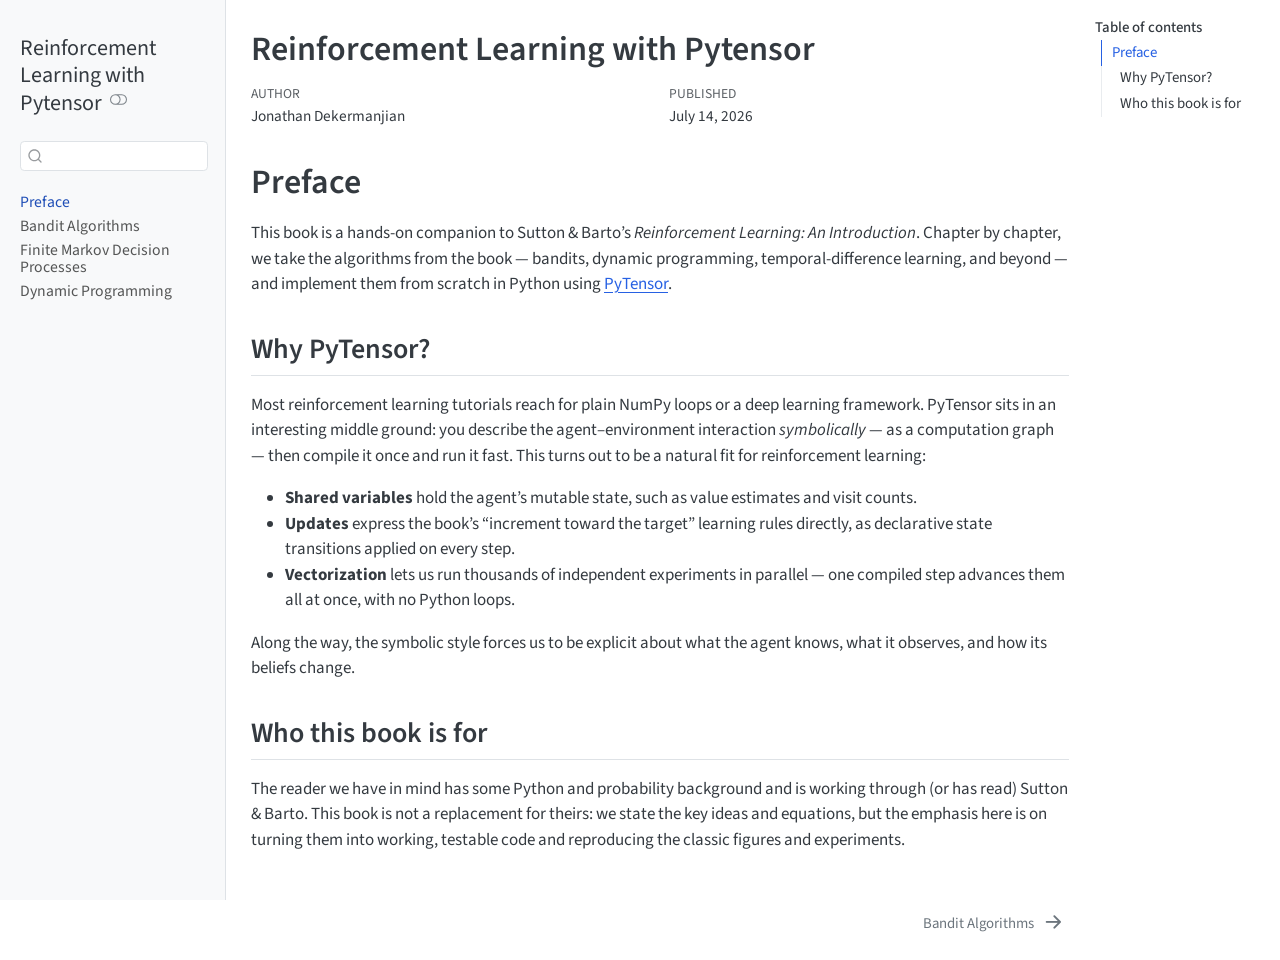
==== index.html @ cc5d302b "Built site for gh-pages" ====
<!DOCTYPE html>
<html xmlns="http://www.w3.org/1999/xhtml" lang="en" xml:lang="en"><head>

<meta charset="utf-8">
<meta name="generator" content="quarto-1.9.37">

<meta name="viewport" content="width=device-width, initial-scale=1.0, user-scalable=yes">

<meta name="author" content="Jonathan Dekermanjian">
<meta name="dcterms.date" content="2026-07-14">

<title>Reinforcement Learning with Pytensor</title>
<style>
/* Default styles provided by pandoc.
** See https://pandoc.org/MANUAL.html#variables-for-html for config info.
*/
code{white-space: pre-wrap;}
span.smallcaps{font-variant: small-caps;}
div.columns{display: flex; gap: min(4vw, 1.5em);}
div.column{flex: auto; overflow-x: auto;}
div.hanging-indent{margin-left: 1.5em; text-indent: -1.5em;}
ul.task-list{list-style: none;}
ul.task-list li input[type="checkbox"] {
  width: 0.8em;
  margin: 0 0.8em 0.2em -1em; /* quarto-specific, see https://github.com/quarto-dev/quarto-cli/issues/4556 */ 
  vertical-align: middle;
}
</style>


<script src="site_libs/quarto-nav/quarto-nav.js"></script>
<script src="site_libs/quarto-nav/headroom.min.js"></script>
<script src="site_libs/clipboard/clipboard.min.js"></script>
<script src="site_libs/quarto-search/autocomplete.umd.js"></script>
<script src="site_libs/quarto-search/fuse.min.js"></script>
<script src="site_libs/quarto-search/quarto-search.js"></script>
<meta name="quarto:offset" content="./">
<link href="./chapters/bandits.html" rel="next">
<script src="site_libs/quarto-html/quarto.js" type="module"></script>
<script src="site_libs/quarto-html/tabsets/tabsets.js" type="module"></script>
<script src="site_libs/quarto-html/popper.min.js"></script>
<script src="site_libs/quarto-html/tippy.umd.min.js"></script>
<script src="site_libs/quarto-html/anchor.min.js"></script>
<link href="site_libs/quarto-html/tippy.css" rel="stylesheet">
<link href="site_libs/quarto-html/quarto-syntax-highlighting-7f8f88aac4f3542376d5c11b86a4c14d.css" rel="stylesheet" class="quarto-color-scheme" id="quarto-text-highlighting-styles">
<link href="site_libs/quarto-html/quarto-syntax-highlighting-dark-d0ae9245876894da5ac7e18953ecc5cc.css" rel="stylesheet" class="quarto-color-scheme quarto-color-alternate" id="quarto-text-highlighting-styles">
<link href="site_libs/quarto-html/quarto-syntax-highlighting-7f8f88aac4f3542376d5c11b86a4c14d.css" rel="stylesheet" class="quarto-color-scheme-extra" id="quarto-text-highlighting-styles">
<script src="site_libs/bootstrap/bootstrap.min.js"></script>
<link href="site_libs/bootstrap/bootstrap-icons.css" rel="stylesheet">
<link href="site_libs/bootstrap/bootstrap-91e7998a969be6abfbe5100c764e827c.min.css" rel="stylesheet" append-hash="true" class="quarto-color-scheme" id="quarto-bootstrap" data-mode="light">
<link href="site_libs/bootstrap/bootstrap-dark-3b2197f803f451c81325d4e3e563a23e.min.css" rel="stylesheet" append-hash="true" class="quarto-color-scheme quarto-color-alternate" id="quarto-bootstrap" data-mode="dark">
<link href="site_libs/bootstrap/bootstrap-91e7998a969be6abfbe5100c764e827c.min.css" rel="stylesheet" append-hash="true" class="quarto-color-scheme-extra" id="quarto-bootstrap" data-mode="light">
<script id="quarto-search-options" type="application/json">{
  "location": "sidebar",
  "copy-button": false,
  "collapse-after": 3,
  "panel-placement": "start",
  "type": "textbox",
  "limit": 50,
  "keyboard-shortcut": [
    "f",
    "/",
    "s"
  ],
  "show-item-context": false,
  "language": {
    "search-no-results-text": "No results",
    "search-matching-documents-text": "matching documents",
    "search-copy-link-title": "Copy link to search",
    "search-hide-matches-text": "Hide additional matches",
    "search-more-match-text": "more match in this document",
    "search-more-matches-text": "more matches in this document",
    "search-clear-button-title": "Clear",
    "search-text-placeholder": "",
    "search-detached-cancel-button-title": "Cancel",
    "search-submit-button-title": "Submit",
    "search-label": "Search"
  }
}</script>


</head>

<body class="nav-sidebar docked quarto-light"><script id="quarto-html-before-body" type="application/javascript">
    const toggleBodyColorMode = (bsSheetEl) => {
      const mode = bsSheetEl.getAttribute("data-mode");
      const bodyEl = window.document.querySelector("body");
      if (mode === "dark") {
        bodyEl.classList.add("quarto-dark");
        bodyEl.classList.remove("quarto-light");
      } else {
        bodyEl.classList.add("quarto-light");
        bodyEl.classList.remove("quarto-dark");
      }
    }
    const toggleBodyColorPrimary = () => {
      const bsSheetEl = window.document.querySelector("link#quarto-bootstrap:not([rel=disabled-stylesheet])");
      if (bsSheetEl) {
        toggleBodyColorMode(bsSheetEl);
      }
    }
    const setColorSchemeToggle = (alternate) => {
      const toggles = window.document.querySelectorAll('.quarto-color-scheme-toggle');
      for (let i=0; i < toggles.length; i++) {
        const toggle = toggles[i];
        if (toggle) {
          if (alternate) {
            toggle.classList.add("alternate");
          } else {
            toggle.classList.remove("alternate");
          }
        }
      }
    };
    const toggleColorMode = (alternate) => {
      // Switch the stylesheets
      const primaryStylesheets = window.document.querySelectorAll('link.quarto-color-scheme:not(.quarto-color-alternate)');
      const alternateStylesheets = window.document.querySelectorAll('link.quarto-color-scheme.quarto-color-alternate');
      manageTransitions('#quarto-margin-sidebar .nav-link', false);
      if (alternate) {
        // note: dark is layered on light, we don't disable primary!
        enableStylesheet(alternateStylesheets);
        for (const sheetNode of alternateStylesheets) {
          if (sheetNode.id === "quarto-bootstrap") {
            toggleBodyColorMode(sheetNode);
          }
        }
      } else {
        disableStylesheet(alternateStylesheets);
        enableStylesheet(primaryStylesheets)
        toggleBodyColorPrimary();
      }
      manageTransitions('#quarto-margin-sidebar .nav-link', true);
      // Switch the toggles
      setColorSchemeToggle(alternate)
      // Hack to workaround the fact that safari doesn't
      // properly recolor the scrollbar when toggling (#1455)
      if (navigator.userAgent.indexOf('Safari') > 0 && navigator.userAgent.indexOf('Chrome') == -1) {
        manageTransitions("body", false);
        window.scrollTo(0, 1);
        setTimeout(() => {
          window.scrollTo(0, 0);
          manageTransitions("body", true);
        }, 40);
      }
    }
    const disableStylesheet = (stylesheets) => {
      for (let i=0; i < stylesheets.length; i++) {
        const stylesheet = stylesheets[i];
        stylesheet.rel = 'disabled-stylesheet';
      }
    }
    const enableStylesheet = (stylesheets) => {
      for (let i=0; i < stylesheets.length; i++) {
        const stylesheet = stylesheets[i];
        if(stylesheet.rel !== 'stylesheet') { // for Chrome, which will still FOUC without this check
          stylesheet.rel = 'stylesheet';
        }
      }
    }
    const manageTransitions = (selector, allowTransitions) => {
      const els = window.document.querySelectorAll(selector);
      for (let i=0; i < els.length; i++) {
        const el = els[i];
        if (allowTransitions) {
          el.classList.remove('notransition');
        } else {
          el.classList.add('notransition');
        }
      }
    }
    const isFileUrl = () => {
      return window.location.protocol === 'file:';
    }
    const hasAlternateSentinel = () => {
      let styleSentinel = getColorSchemeSentinel();
      if (styleSentinel !== null) {
        return styleSentinel === "alternate";
      } else {
        return false;
      }
    }
    const setStyleSentinel = (alternate) => {
      const value = alternate ? "alternate" : "default";
      if (!isFileUrl()) {
        window.localStorage.setItem("quarto-color-scheme", value);
      } else {
        localAlternateSentinel = value;
      }
    }
    const getColorSchemeSentinel = () => {
      if (!isFileUrl()) {
        const storageValue = window.localStorage.getItem("quarto-color-scheme");
        return storageValue != null ? storageValue : localAlternateSentinel;
      } else {
        return localAlternateSentinel;
      }
    }
    const toggleGiscusIfUsed = (isAlternate, darkModeDefault) => {
      const baseTheme = document.querySelector('#giscus-base-theme')?.value ?? 'light';
      const alternateTheme = document.querySelector('#giscus-alt-theme')?.value ?? 'dark';
      let newTheme = '';
      if(authorPrefersDark) {
        newTheme = isAlternate ? baseTheme : alternateTheme;
      } else {
        newTheme = isAlternate ? alternateTheme : baseTheme;
      }
      const changeGiscusTheme = () => {
        // From: https://github.com/giscus/giscus/issues/336
        const sendMessage = (message) => {
          const iframe = document.querySelector('iframe.giscus-frame');
          if (!iframe) return;
          iframe.contentWindow.postMessage({ giscus: message }, 'https://giscus.app');
        }
        sendMessage({
          setConfig: {
            theme: newTheme
          }
        });
      }
      const isGiscussLoaded = window.document.querySelector('iframe.giscus-frame') !== null;
      if (isGiscussLoaded) {
        changeGiscusTheme();
      }
    };
    const authorPrefersDark = false;
    const darkModeDefault = authorPrefersDark;
      document.querySelector('link#quarto-text-highlighting-styles.quarto-color-scheme-extra').rel = 'disabled-stylesheet';
      document.querySelector('link#quarto-bootstrap.quarto-color-scheme-extra').rel = 'disabled-stylesheet';
    let localAlternateSentinel = darkModeDefault ? 'alternate' : 'default';
    // Dark / light mode switch
    window.quartoToggleColorScheme = () => {
      // Read the current dark / light value
      let toAlternate = !hasAlternateSentinel();
      toggleColorMode(toAlternate);
      setStyleSentinel(toAlternate);
      toggleGiscusIfUsed(toAlternate, darkModeDefault);
      window.dispatchEvent(new Event('resize'));
    };
    // Switch to dark mode if need be
    if (hasAlternateSentinel()) {
      toggleColorMode(true);
    } else {
      toggleColorMode(false);
    }
  </script>

<div id="quarto-search-results"></div>
  <header id="quarto-header" class="headroom fixed-top">
  <nav class="quarto-secondary-nav">
    <div class="container-fluid d-flex">
      <button type="button" class="quarto-btn-toggle btn" data-bs-toggle="collapse" role="button" data-bs-target=".quarto-sidebar-collapse-item" aria-controls="quarto-sidebar" aria-expanded="false" aria-label="Toggle sidebar navigation" onclick="if (window.quartoToggleHeadroom) { window.quartoToggleHeadroom(); }">
        <i class="bi bi-layout-text-sidebar-reverse"></i>
      </button>
        <nav class="quarto-page-breadcrumbs" aria-label="breadcrumb"><ol class="breadcrumb"><li class="breadcrumb-item"><a href="./index.html">Preface</a></li></ol></nav>
        <a class="flex-grow-1" role="navigation" data-bs-toggle="collapse" data-bs-target=".quarto-sidebar-collapse-item" aria-controls="quarto-sidebar" aria-expanded="false" aria-label="Toggle sidebar navigation" onclick="if (window.quartoToggleHeadroom) { window.quartoToggleHeadroom(); }">      
        </a>
      <button type="button" class="btn quarto-search-button" aria-label="Search" onclick="window.quartoOpenSearch();">
        <i class="bi bi-search"></i>
      </button>
    </div>
  </nav>
</header>
<!-- content -->
<div id="quarto-content" class="quarto-container page-columns page-rows-contents page-layout-article">
<!-- sidebar -->
  <nav id="quarto-sidebar" class="sidebar collapse collapse-horizontal quarto-sidebar-collapse-item sidebar-navigation docked overflow-auto">
    <div class="pt-lg-2 mt-2 text-left sidebar-header">
    <div class="sidebar-title mb-0 py-0">
      <a href="./">Reinforcement Learning with Pytensor</a> 
        <div class="sidebar-tools-main">
  <a href="" class="quarto-color-scheme-toggle quarto-navigation-tool  px-1" onclick="window.quartoToggleColorScheme(); return false;" title="Toggle dark mode"><i class="bi"></i></a>
</div>
    </div>
      </div>
        <div class="mt-2 flex-shrink-0 align-items-center">
        <div class="sidebar-search">
        <div id="quarto-search" class="" title="Search"></div>
        </div>
        </div>
    <div class="sidebar-menu-container"> 
    <ul class="list-unstyled mt-1">
        <li class="sidebar-item">
  <div class="sidebar-item-container"> 
  <a href="./index.html" class="sidebar-item-text sidebar-link active">
 <span class="menu-text">Preface</span></a>
  </div>
</li>
        <li class="sidebar-item">
  <div class="sidebar-item-container"> 
  <a href="./chapters/bandits.html" class="sidebar-item-text sidebar-link"><span class="chapter-title">Bandit Algorithms</span></a>
  </div>
</li>
        <li class="sidebar-item">
  <div class="sidebar-item-container"> 
  <a href="./chapters/markov_decision_processes.html" class="sidebar-item-text sidebar-link"><span class="chapter-title">Finite Markov Decision Processes</span></a>
  </div>
</li>
        <li class="sidebar-item">
  <div class="sidebar-item-container"> 
  <a href="./chapters/dynamic_programming.html" class="sidebar-item-text sidebar-link"><span class="chapter-title">Dynamic Programming</span></a>
  </div>
</li>
    </ul>
    </div>
</nav>
<div id="quarto-sidebar-glass" class="quarto-sidebar-collapse-item" data-bs-toggle="collapse" data-bs-target=".quarto-sidebar-collapse-item"></div>
<!-- margin-sidebar -->
    <div id="quarto-margin-sidebar" class="sidebar margin-sidebar">
        <nav id="TOC" role="doc-toc" class="toc-active">
    <h2 id="toc-title">Table of contents</h2>
   
  <ul>
  <li><a href="#preface" id="toc-preface" class="nav-link active" data-scroll-target="#preface">Preface</a>
  <ul class="collapse">
  <li><a href="#why-pytensor" id="toc-why-pytensor" class="nav-link" data-scroll-target="#why-pytensor">Why PyTensor?</a></li>
  <li><a href="#who-this-book-is-for" id="toc-who-this-book-is-for" class="nav-link" data-scroll-target="#who-this-book-is-for">Who this book is for</a></li>
  </ul></li>
  </ul>
</nav>
    </div>
<!-- main -->
<main class="content" id="quarto-document-content">


<header id="title-block-header" class="quarto-title-block default">
<div class="quarto-title">
<h1 class="title">Reinforcement Learning with Pytensor</h1>
</div>



<div class="quarto-title-meta">

    <div>
    <div class="quarto-title-meta-heading">Author</div>
    <div class="quarto-title-meta-contents">
             <p>Jonathan Dekermanjian </p>
          </div>
  </div>
    
    <div>
    <div class="quarto-title-meta-heading">Published</div>
    <div class="quarto-title-meta-contents">
      <p class="date">July 14, 2026</p>
    </div>
  </div>
  
    
  </div>
  


</header>


<section id="preface" class="level1 unnumbered">
<h1 class="unnumbered">Preface</h1>
<p>This book is a hands-on companion to Sutton &amp; Barto’s <em>Reinforcement Learning: An Introduction</em>. Chapter by chapter, we take the algorithms from the book — bandits, dynamic programming, temporal-difference learning, and beyond — and implement them from scratch in Python using <a href="https://pytensor.readthedocs.io/">PyTensor</a>.</p>
<section id="why-pytensor" class="level2 unnumbered">
<h2 class="unnumbered anchored" data-anchor-id="why-pytensor">Why PyTensor?</h2>
<p>Most reinforcement learning tutorials reach for plain NumPy loops or a deep learning framework. PyTensor sits in an interesting middle ground: you describe the agent–environment interaction <em>symbolically</em> — as a computation graph — then compile it once and run it fast. This turns out to be a natural fit for reinforcement learning:</p>
<ul>
<li><strong>Shared variables</strong> hold the agent’s mutable state, such as value estimates and visit counts.</li>
<li><strong>Updates</strong> express the book’s “increment toward the target” learning rules directly, as declarative state transitions applied on every step.</li>
<li><strong>Vectorization</strong> lets us run thousands of independent experiments in parallel — one compiled step advances them all at once, with no Python loops.</li>
</ul>
<p>Along the way, the symbolic style forces us to be explicit about what the agent knows, what it observes, and how its beliefs change.</p>
</section>
<section id="who-this-book-is-for" class="level2 unnumbered">
<h2 class="unnumbered anchored" data-anchor-id="who-this-book-is-for">Who this book is for</h2>
<p>The reader we have in mind has some Python and probability background and is working through (or has read) Sutton &amp; Barto. This book is not a replacement for theirs: we state the key ideas and equations, but the emphasis here is on turning them into working, testable code and reproducing the classic figures and experiments.</p>


</section>
</section>

</main> <!-- /main -->
<script id="quarto-html-after-body" type="application/javascript">
  window.document.addEventListener("DOMContentLoaded", function (event) {
    // Ensure there is a toggle, if there isn't float one in the top right
    if (window.document.querySelector('.quarto-color-scheme-toggle') === null) {
      const a = window.document.createElement('a');
      a.classList.add('top-right');
      a.classList.add('quarto-color-scheme-toggle');
      a.href = "";
      a.onclick = function() { try { window.quartoToggleColorScheme(); } catch {} return false; };
      const i = window.document.createElement("i");
      i.classList.add('bi');
      a.appendChild(i);
      window.document.body.appendChild(a);
    }
    setColorSchemeToggle(hasAlternateSentinel())
    const icon = "";
    const anchorJS = new window.AnchorJS();
    anchorJS.options = {
      placement: 'right',
      icon: icon
    };
    anchorJS.add('.anchored');
    const isCodeAnnotation = (el) => {
      for (const clz of el.classList) {
        if (clz.startsWith('code-annotation-')) {                     
          return true;
        }
      }
      return false;
    }
    const onCopySuccess = function(e) {
      // button target
      const button = e.trigger;
      // don't keep focus
      button.blur();
      // flash "checked"
      button.classList.add('code-copy-button-checked');
      var currentTitle = button.getAttribute("title");
      button.setAttribute("title", "Copied!");
      let tooltip;
      if (window.bootstrap) {
        button.setAttribute("data-bs-toggle", "tooltip");
        button.setAttribute("data-bs-placement", "left");
        button.setAttribute("data-bs-title", "Copied!");
        tooltip = new bootstrap.Tooltip(button, 
          { trigger: "manual", 
            customClass: "code-copy-button-tooltip",
            offset: [0, -8]});
        tooltip.show();    
      }
      setTimeout(function() {
        if (tooltip) {
          tooltip.hide();
          button.removeAttribute("data-bs-title");
          button.removeAttribute("data-bs-toggle");
          button.removeAttribute("data-bs-placement");
        }
        button.setAttribute("title", currentTitle);
        button.classList.remove('code-copy-button-checked');
      }, 1000);
      // clear code selection
      e.clearSelection();
    }
    const getTextToCopy = function(trigger) {
      const outerScaffold = trigger.parentElement.cloneNode(true);
      const codeEl = outerScaffold.querySelector('code');
      for (const childEl of codeEl.children) {
        if (isCodeAnnotation(childEl)) {
          childEl.remove();
        }
      }
      return codeEl.innerText;
    }
    const clipboard = new window.ClipboardJS('.code-copy-button:not([data-in-quarto-modal])', {
      text: getTextToCopy
    });
    clipboard.on('success', onCopySuccess);
    if (window.document.getElementById('quarto-embedded-source-code-modal')) {
      const clipboardModal = new window.ClipboardJS('.code-copy-button[data-in-quarto-modal]', {
        text: getTextToCopy,
        container: window.document.getElementById('quarto-embedded-source-code-modal')
      });
      clipboardModal.on('success', onCopySuccess);
    }
      var localhostRegex = new RegExp(/^(?:http|https):\/\/localhost\:?[0-9]*\//);
      var mailtoRegex = new RegExp(/^mailto:/);
        var filterRegex = new RegExp('/' + window.location.host + '/');
      var isInternal = (href) => {
          return filterRegex.test(href) || localhostRegex.test(href) || mailtoRegex.test(href);
      }
      // Inspect non-navigation links and adorn them if external
     var links = window.document.querySelectorAll('a[href]:not(.nav-link):not(.navbar-brand):not(.toc-action):not(.sidebar-link):not(.sidebar-item-toggle):not(.pagination-link):not(.no-external):not([aria-hidden]):not(.dropdown-item):not(.quarto-navigation-tool):not(.about-link)');
      for (var i=0; i<links.length; i++) {
        const link = links[i];
        if (!isInternal(link.href)) {
          // undo the damage that might have been done by quarto-nav.js in the case of
          // links that we want to consider external
          if (link.dataset.originalHref !== undefined) {
            link.href = link.dataset.originalHref;
          }
        }
      }
    function tippyHover(el, contentFn, onTriggerFn, onUntriggerFn) {
      const config = {
        allowHTML: true,
        maxWidth: 500,
        delay: 100,
        arrow: false,
        appendTo: function(el) {
            return el.parentElement;
        },
        interactive: true,
        interactiveBorder: 10,
        theme: 'quarto',
        placement: 'bottom-start',
      };
      if (contentFn) {
        config.content = contentFn;
      }
      if (onTriggerFn) {
        config.onTrigger = onTriggerFn;
      }
      if (onUntriggerFn) {
        config.onUntrigger = onUntriggerFn;
      }
      window.tippy(el, config); 
    }
    const noterefs = window.document.querySelectorAll('a[role="doc-noteref"]');
    for (var i=0; i<noterefs.length; i++) {
      const ref = noterefs[i];
      tippyHover(ref, function() {
        // use id or data attribute instead here
        let href = ref.getAttribute('data-footnote-href') || ref.getAttribute('href');
        try { href = new URL(href).hash; } catch {}
        const id = href.replace(/^#\/?/, "");
        const note = window.document.getElementById(id);
        if (note) {
          return note.innerHTML;
        } else {
          return "";
        }
      });
    }
    const xrefs = window.document.querySelectorAll('a.quarto-xref');
    const processXRef = (id, note) => {
      // Strip column container classes
      const stripColumnClz = (el) => {
        el.classList.remove("page-full", "page-columns");
        if (el.children) {
          for (const child of el.children) {
            stripColumnClz(child);
          }
        }
      }
      stripColumnClz(note)
      if (id === null || id.startsWith('sec-')) {
        // Special case sections, only their first couple elements
        const container = document.createElement("div");
        if (note.children && note.children.length > 2) {
          container.appendChild(note.children[0].cloneNode(true));
          for (let i = 1; i < note.children.length; i++) {
            const child = note.children[i];
            if (child.tagName === "P" && child.innerText === "") {
              continue;
            } else {
              container.appendChild(child.cloneNode(true));
              break;
            }
          }
          if (window.Quarto?.typesetMath) {
            window.Quarto.typesetMath(container);
          }
          return container.innerHTML
        } else {
          if (window.Quarto?.typesetMath) {
            window.Quarto.typesetMath(note);
          }
          return note.innerHTML;
        }
      } else {
        // Remove any anchor links if they are present
        const anchorLink = note.querySelector('a.anchorjs-link');
        if (anchorLink) {
          anchorLink.remove();
        }
        if (window.Quarto?.typesetMath) {
          window.Quarto.typesetMath(note);
        }
        if (note.classList.contains("callout")) {
          return note.outerHTML;
        } else {
          return note.innerHTML;
        }
      }
    }
    for (var i=0; i<xrefs.length; i++) {
      const xref = xrefs[i];
      tippyHover(xref, undefined, function(instance) {
        instance.disable();
        let url = xref.getAttribute('href');
        let hash = undefined; 
        if (url.startsWith('#')) {
          hash = url;
        } else {
          try { hash = new URL(url).hash; } catch {}
        }
        if (hash) {
          const id = hash.replace(/^#\/?/, "");
          const note = window.document.getElementById(id);
          if (note !== null) {
            try {
              const html = processXRef(id, note.cloneNode(true));
              instance.setContent(html);
            } finally {
              instance.enable();
              instance.show();
            }
          } else {
            // See if we can fetch this
            fetch(url.split('#')[0])
            .then(res => res.text())
            .then(html => {
              const parser = new DOMParser();
              const htmlDoc = parser.parseFromString(html, "text/html");
              const note = htmlDoc.getElementById(id);
              if (note !== null) {
                const html = processXRef(id, note);
                instance.setContent(html);
              } 
            }).finally(() => {
              instance.enable();
              instance.show();
            });
          }
        } else {
          // See if we can fetch a full url (with no hash to target)
          // This is a special case and we should probably do some content thinning / targeting
          fetch(url)
          .then(res => res.text())
          .then(html => {
            const parser = new DOMParser();
            const htmlDoc = parser.parseFromString(html, "text/html");
            const note = htmlDoc.querySelector('main.content');
            if (note !== null) {
              // This should only happen for chapter cross references
              // (since there is no id in the URL)
              // remove the first header
              if (note.children.length > 0 && note.children[0].tagName === "HEADER") {
                note.children[0].remove();
              }
              const html = processXRef(null, note);
              instance.setContent(html);
            } 
          }).finally(() => {
            instance.enable();
            instance.show();
          });
        }
      }, function(instance) {
      });
    }
        let selectedAnnoteEl;
        const selectorForAnnotation = ( cell, annotation) => {
          let cellAttr = 'data-code-cell="' + cell + '"';
          let lineAttr = 'data-code-annotation="' +  annotation + '"';
          const selector = 'span[' + cellAttr + '][' + lineAttr + ']';
          return selector;
        }
        const selectCodeLines = (annoteEl) => {
          const doc = window.document;
          const targetCell = annoteEl.getAttribute("data-target-cell");
          const targetAnnotation = annoteEl.getAttribute("data-target-annotation");
          const annoteSpan = window.document.querySelector(selectorForAnnotation(targetCell, targetAnnotation));
          const lines = annoteSpan.getAttribute("data-code-lines").split(",");
          const lineIds = lines.map((line) => {
            return targetCell + "-" + line;
          })
          let top = null;
          let height = null;
          let parent = null;
          if (lineIds.length > 0) {
              //compute the position of the single el (top and bottom and make a div)
              const el = window.document.getElementById(lineIds[0]);
              top = el.offsetTop;
              height = el.offsetHeight;
              parent = el.parentElement.parentElement;
            if (lineIds.length > 1) {
              const lastEl = window.document.getElementById(lineIds[lineIds.length - 1]);
              const bottom = lastEl.offsetTop + lastEl.offsetHeight;
              height = bottom - top;
            }
            if (top !== null && height !== null && parent !== null) {
              // cook up a div (if necessary) and position it 
              let div = window.document.getElementById("code-annotation-line-highlight");
              if (div === null) {
                div = window.document.createElement("div");
                div.setAttribute("id", "code-annotation-line-highlight");
                div.style.position = 'absolute';
                parent.appendChild(div);
              }
              div.style.top = top - 2 + "px";
              div.style.height = height + 4 + "px";
              div.style.left = 0;
              let gutterDiv = window.document.getElementById("code-annotation-line-highlight-gutter");
              if (gutterDiv === null) {
                gutterDiv = window.document.createElement("div");
                gutterDiv.setAttribute("id", "code-annotation-line-highlight-gutter");
                gutterDiv.style.position = 'absolute';
                const codeCell = window.document.getElementById(targetCell);
                const gutter = codeCell.querySelector('.code-annotation-gutter');
                gutter.appendChild(gutterDiv);
              }
              gutterDiv.style.top = top - 2 + "px";
              gutterDiv.style.height = height + 4 + "px";
            }
            selectedAnnoteEl = annoteEl;
          }
        };
        const unselectCodeLines = () => {
          const elementsIds = ["code-annotation-line-highlight", "code-annotation-line-highlight-gutter"];
          elementsIds.forEach((elId) => {
            const div = window.document.getElementById(elId);
            if (div) {
              div.remove();
            }
          });
          selectedAnnoteEl = undefined;
        };
          // Handle positioning of the toggle
      window.addEventListener(
        "resize",
        throttle(() => {
          elRect = undefined;
          if (selectedAnnoteEl) {
            selectCodeLines(selectedAnnoteEl);
          }
        }, 10)
      );
      function throttle(fn, ms) {
      let throttle = false;
      let timer;
        return (...args) => {
          if(!throttle) { // first call gets through
              fn.apply(this, args);
              throttle = true;
          } else { // all the others get throttled
              if(timer) clearTimeout(timer); // cancel #2
              timer = setTimeout(() => {
                fn.apply(this, args);
                timer = throttle = false;
              }, ms);
          }
        };
      }
        // Attach click handler to the DT
        const annoteDls = window.document.querySelectorAll('dt[data-target-cell]');
        for (const annoteDlNode of annoteDls) {
          annoteDlNode.addEventListener('click', (event) => {
            const clickedEl = event.target;
            if (clickedEl !== selectedAnnoteEl) {
              unselectCodeLines();
              const activeEl = window.document.querySelector('dt[data-target-cell].code-annotation-active');
              if (activeEl) {
                activeEl.classList.remove('code-annotation-active');
              }
              selectCodeLines(clickedEl);
              clickedEl.classList.add('code-annotation-active');
            } else {
              // Unselect the line
              unselectCodeLines();
              clickedEl.classList.remove('code-annotation-active');
            }
          });
        }
    const findCites = (el) => {
      const parentEl = el.parentElement;
      if (parentEl) {
        const cites = parentEl.dataset.cites;
        if (cites) {
          return {
            el,
            cites: cites.split(' ')
          };
        } else {
          return findCites(el.parentElement)
        }
      } else {
        return undefined;
      }
    };
    var bibliorefs = window.document.querySelectorAll('a[role="doc-biblioref"]');
    for (var i=0; i<bibliorefs.length; i++) {
      const ref = bibliorefs[i];
      const citeInfo = findCites(ref);
      if (citeInfo) {
        tippyHover(citeInfo.el, function() {
          var popup = window.document.createElement('div');
          citeInfo.cites.forEach(function(cite) {
            var citeDiv = window.document.createElement('div');
            citeDiv.classList.add('hanging-indent');
            citeDiv.classList.add('csl-entry');
            var biblioDiv = window.document.getElementById('ref-' + cite);
            if (biblioDiv) {
              citeDiv.innerHTML = biblioDiv.innerHTML;
            }
            popup.appendChild(citeDiv);
          });
          return popup.innerHTML;
        });
      }
    }
  });
  </script>
<nav class="page-navigation">
  <div class="nav-page nav-page-previous">
  </div>
  <div class="nav-page nav-page-next">
      <a href="./chapters/bandits.html" class="pagination-link" aria-label="Bandit Algorithms">
        <span class="nav-page-text"><span class="chapter-title">Bandit Algorithms</span></span> <i class="bi bi-arrow-right-short"></i>
      </a>
  </div>
</nav>
</div> <!-- /content -->




</body></html>
---- site_libs/quarto-html/tippy.css ----
.tippy-box[data-animation=fade][data-state=hidden]{opacity:0}[data-tippy-root]{max-width:calc(100vw - 10px)}.tippy-box{position:relative;background-color:#333;color:#fff;border-radius:4px;font-size:14px;line-height:1.4;white-space:normal;outline:0;transition-property:transform,visibility,opacity}.tippy-box[data-placement^=top]>.tippy-arrow{bottom:0}.tippy-box[data-placement^=top]>.tippy-arrow:before{bottom:-7px;left:0;border-width:8px 8px 0;border-top-color:initial;transform-origin:center top}.tippy-box[data-placement^=bottom]>.tippy-arrow{top:0}.tippy-box[data-placement^=bottom]>.tippy-arrow:before{top:-7px;left:0;border-width:0 8px 8px;border-bottom-color:initial;transform-origin:center bottom}.tippy-box[data-placement^=left]>.tippy-arrow{right:0}.tippy-box[data-placement^=left]>.tippy-arrow:before{border-width:8px 0 8px 8px;border-left-color:initial;right:-7px;transform-origin:center left}.tippy-box[data-placement^=right]>.tippy-arrow{left:0}.tippy-box[data-placement^=right]>.tippy-arrow:before{left:-7px;border-width:8px 8px 8px 0;border-right-color:initial;transform-origin:center right}.tippy-box[data-inertia][data-state=visible]{transition-timing-function:cubic-bezier(.54,1.5,.38,1.11)}.tippy-arrow{width:16px;height:16px;color:#333}.tippy-arrow:before{content:"";position:absolute;border-color:transparent;border-style:solid}.tippy-content{position:relative;padding:5px 9px;z-index:1}
---- site_libs/quarto-html/quarto-syntax-highlighting-7f8f88aac4f3542376d5c11b86a4c14d.css ----
/* quarto syntax highlight colors */
:root {
  --quarto-hl-ot-color: #003B4F;
  --quarto-hl-at-color: #657422;
  --quarto-hl-ss-color: #20794D;
  --quarto-hl-an-color: #5E5E5E;
  --quarto-hl-fu-color: #4758AB;
  --quarto-hl-st-color: #20794D;
  --quarto-hl-cf-color: #003B4F;
  --quarto-hl-op-color: #5E5E5E;
  --quarto-hl-er-color: #AD0000;
  --quarto-hl-bn-color: #AD0000;
  --quarto-hl-al-color: #AD0000;
  --quarto-hl-va-color: #111111;
  --quarto-hl-bu-color: inherit;
  --quarto-hl-ex-color: inherit;
  --quarto-hl-pp-color: #AD0000;
  --quarto-hl-in-color: #5E5E5E;
  --quarto-hl-vs-color: #20794D;
  --quarto-hl-wa-color: #5E5E5E;
  --quarto-hl-do-color: #5E5E5E;
  --quarto-hl-im-color: #00769E;
  --quarto-hl-ch-color: #20794D;
  --quarto-hl-dt-color: #AD0000;
  --quarto-hl-fl-color: #AD0000;
  --quarto-hl-co-color: #5E5E5E;
  --quarto-hl-cv-color: #5E5E5E;
  --quarto-hl-cn-color: #8f5902;
  --quarto-hl-sc-color: #5E5E5E;
  --quarto-hl-dv-color: #AD0000;
  --quarto-hl-kw-color: #003B4F;
}

/* other quarto variables */
:root {
  --quarto-font-monospace: SFMono-Regular, Menlo, Monaco, Consolas, "Liberation Mono", "Courier New", monospace;
}

/* syntax highlight based on Pandoc's rules */
pre > code.sourceCode > span {
  color: #003B4F;
}

code.sourceCode > span {
  color: #003B4F;
}

div.sourceCode,
div.sourceCode pre.sourceCode {
  color: #003B4F;
}

/* Normal */
code span {
  color: #003B4F;
}

/* Alert */
code span.al {
  color: #AD0000;
  font-style: inherit;
}

/* Annotation */
code span.an {
  color: #5E5E5E;
  font-style: inherit;
}

/* Attribute */
code span.at {
  color: #657422;
  font-style: inherit;
}

/* BaseN */
code span.bn {
  color: #AD0000;
  font-style: inherit;
}

/* BuiltIn */
code span.bu {
  font-style: inherit;
}

/* ControlFlow */
code span.cf {
  color: #003B4F;
  font-weight: bold;
  font-style: inherit;
}

/* Char */
code span.ch {
  color: #20794D;
  font-style: inherit;
}

/* Constant */
code span.cn {
  color: #8f5902;
  font-style: inherit;
}

/* Comment */
code span.co {
  color: #5E5E5E;
  font-style: inherit;
}

/* CommentVar */
code span.cv {
  color: #5E5E5E;
  font-style: italic;
}

/* Documentation */
code span.do {
  color: #5E5E5E;
  font-style: italic;
}

/* DataType */
code span.dt {
  color: #AD0000;
  font-style: inherit;
}

/* DecVal */
code span.dv {
  color: #AD0000;
  font-style: inherit;
}

/* Error */
code span.er {
  color: #AD0000;
  font-style: inherit;
}

/* Extension */
code span.ex {
  font-style: inherit;
}

/* Float */
code span.fl {
  color: #AD0000;
  font-style: inherit;
}

/* Function */
code span.fu {
  color: #4758AB;
  font-style: inherit;
}

/* Import */
code span.im {
  color: #00769E;
  font-style: inherit;
}

/* Information */
code span.in {
  color: #5E5E5E;
  font-style: inherit;
}

/* Keyword */
code span.kw {
  color: #003B4F;
  font-weight: bold;
  font-style: inherit;
}

/* Operator */
code span.op {
  color: #5E5E5E;
  font-style: inherit;
}

/* Other */
code span.ot {
  color: #003B4F;
  font-style: inherit;
}

/* Preprocessor */
code span.pp {
  color: #AD0000;
  font-style: inherit;
}

/* SpecialChar */
code span.sc {
  color: #5E5E5E;
  font-style: inherit;
}

/* SpecialString */
code span.ss {
  color: #20794D;
  font-style: inherit;
}

/* String */
code span.st {
  color: #20794D;
  font-style: inherit;
}

/* Variable */
code span.va {
  color: #111111;
  font-style: inherit;
}

/* VerbatimString */
code span.vs {
  color: #20794D;
  font-style: inherit;
}

/* Warning */
code span.wa {
  color: #5E5E5E;
  font-style: italic;
}

.prevent-inlining {
  content: "</";
}

/*# sourceMappingURL=789ad8cd35626ba772517505b42a116e.css.map */
---- site_libs/quarto-html/quarto-syntax-highlighting-dark-d0ae9245876894da5ac7e18953ecc5cc.css ----
/* quarto syntax highlight colors */
:root {
  --quarto-hl-al-color: #f07178;
  --quarto-hl-an-color: #d4d0ab;
  --quarto-hl-at-color: #00e0e0;
  --quarto-hl-bn-color: #d4d0ab;
  --quarto-hl-bu-color: #abe338;
  --quarto-hl-ch-color: #abe338;
  --quarto-hl-co-color: #f8f8f2;
  --quarto-hl-cv-color: #ffd700;
  --quarto-hl-cn-color: #ffd700;
  --quarto-hl-cf-color: #ffa07a;
  --quarto-hl-dt-color: #ffa07a;
  --quarto-hl-dv-color: #d4d0ab;
  --quarto-hl-do-color: #f8f8f2;
  --quarto-hl-er-color: #f07178;
  --quarto-hl-ex-color: #00e0e0;
  --quarto-hl-fl-color: #d4d0ab;
  --quarto-hl-fu-color: #ffa07a;
  --quarto-hl-im-color: #abe338;
  --quarto-hl-in-color: #d4d0ab;
  --quarto-hl-kw-color: #ffa07a;
  --quarto-hl-op-color: #ffa07a;
  --quarto-hl-ot-color: #00e0e0;
  --quarto-hl-pp-color: #dcc6e0;
  --quarto-hl-re-color: #00e0e0;
  --quarto-hl-sc-color: #abe338;
  --quarto-hl-ss-color: #abe338;
  --quarto-hl-st-color: #abe338;
  --quarto-hl-va-color: #00e0e0;
  --quarto-hl-vs-color: #abe338;
  --quarto-hl-wa-color: #dcc6e0;
}

/* other quarto variables */
:root {
  --quarto-font-monospace: SFMono-Regular, Menlo, Monaco, Consolas, "Liberation Mono", "Courier New", monospace;
}

/* syntax highlight based on Pandoc's rules */
pre > code.sourceCode > span {
  color: #f8f8f2;
}

code.sourceCode > span {
  color: #f8f8f2;
}

div.sourceCode,
div.sourceCode pre.sourceCode {
  color: #f8f8f2;
}

/* Normal */
code span {
  color: #f8f8f2;
}

/* Alert */
code span.al {
  color: #f07178;
}

/* Annotation */
code span.an {
  color: #d4d0ab;
}

/* Attribute */
code span.at {
  color: #00e0e0;
}

/* BaseN */
code span.bn {
  color: #d4d0ab;
}

/* BuiltIn */
code span.bu {
  color: #abe338;
}

/* ControlFlow */
code span.cf {
  font-weight: bold;
  color: #ffa07a;
}

/* Char */
code span.ch {
  color: #abe338;
}

/* Constant */
code span.cn {
  color: #ffd700;
}

/* Comment */
code span.co {
  font-style: italic;
  color: #f8f8f2;
}

/* CommentVar */
code span.cv {
  color: #ffd700;
}

/* Documentation */
code span.do {
  color: #f8f8f2;
}

/* DataType */
code span.dt {
  color: #ffa07a;
}

/* DecVal */
code span.dv {
  color: #d4d0ab;
}

/* Error */
code span.er {
  color: #f07178;
  text-decoration: underline;
}

/* Extension */
code span.ex {
  font-weight: bold;
  color: #00e0e0;
}

/* Float */
code span.fl {
  color: #d4d0ab;
}

/* Function */
code span.fu {
  color: #ffa07a;
}

/* Import */
code span.im {
  color: #abe338;
}

/* Information */
code span.in {
  color: #d4d0ab;
}

/* Keyword */
code span.kw {
  font-weight: bold;
  color: #ffa07a;
}

/* Operator */
code span.op {
  color: #ffa07a;
}

/* Other */
code span.ot {
  color: #00e0e0;
}

/* Preprocessor */
code span.pp {
  color: #dcc6e0;
}

/* RegionMarker */
code span.re {
  background-color: #f8f8f2;
  color: #00e0e0;
}

/* SpecialChar */
code span.sc {
  color: #abe338;
}

/* SpecialString */
code span.ss {
  color: #abe338;
}

/* String */
code span.st {
  color: #abe338;
}

/* Variable */
code span.va {
  color: #00e0e0;
}

/* VerbatimString */
code span.vs {
  color: #abe338;
}

/* Warning */
code span.wa {
  color: #dcc6e0;
}

.prevent-inlining {
  content: "</";
}

/*# sourceMappingURL=e2dac9153eaf3c552d5043f9565d03d7.css.map */
---- site_libs/quarto-html/quarto-syntax-highlighting-7f8f88aac4f3542376d5c11b86a4c14d.css ----
/* quarto syntax highlight colors */
:root {
  --quarto-hl-ot-color: #003B4F;
  --quarto-hl-at-color: #657422;
  --quarto-hl-ss-color: #20794D;
  --quarto-hl-an-color: #5E5E5E;
  --quarto-hl-fu-color: #4758AB;
  --quarto-hl-st-color: #20794D;
  --quarto-hl-cf-color: #003B4F;
  --quarto-hl-op-color: #5E5E5E;
  --quarto-hl-er-color: #AD0000;
  --quarto-hl-bn-color: #AD0000;
  --quarto-hl-al-color: #AD0000;
  --quarto-hl-va-color: #111111;
  --quarto-hl-bu-color: inherit;
  --quarto-hl-ex-color: inherit;
  --quarto-hl-pp-color: #AD0000;
  --quarto-hl-in-color: #5E5E5E;
  --quarto-hl-vs-color: #20794D;
  --quarto-hl-wa-color: #5E5E5E;
  --quarto-hl-do-color: #5E5E5E;
  --quarto-hl-im-color: #00769E;
  --quarto-hl-ch-color: #20794D;
  --quarto-hl-dt-color: #AD0000;
  --quarto-hl-fl-color: #AD0000;
  --quarto-hl-co-color: #5E5E5E;
  --quarto-hl-cv-color: #5E5E5E;
  --quarto-hl-cn-color: #8f5902;
  --quarto-hl-sc-color: #5E5E5E;
  --quarto-hl-dv-color: #AD0000;
  --quarto-hl-kw-color: #003B4F;
}

/* other quarto variables */
:root {
  --quarto-font-monospace: SFMono-Regular, Menlo, Monaco, Consolas, "Liberation Mono", "Courier New", monospace;
}

/* syntax highlight based on Pandoc's rules */
pre > code.sourceCode > span {
  color: #003B4F;
}

code.sourceCode > span {
  color: #003B4F;
}

div.sourceCode,
div.sourceCode pre.sourceCode {
  color: #003B4F;
}

/* Normal */
code span {
  color: #003B4F;
}

/* Alert */
code span.al {
  color: #AD0000;
  font-style: inherit;
}

/* Annotation */
code span.an {
  color: #5E5E5E;
  font-style: inherit;
}

/* Attribute */
code span.at {
  color: #657422;
  font-style: inherit;
}

/* BaseN */
code span.bn {
  color: #AD0000;
  font-style: inherit;
}

/* BuiltIn */
code span.bu {
  font-style: inherit;
}

/* ControlFlow */
code span.cf {
  color: #003B4F;
  font-weight: bold;
  font-style: inherit;
}

/* Char */
code span.ch {
  color: #20794D;
  font-style: inherit;
}

/* Constant */
code span.cn {
  color: #8f5902;
  font-style: inherit;
}

/* Comment */
code span.co {
  color: #5E5E5E;
  font-style: inherit;
}

/* CommentVar */
code span.cv {
  color: #5E5E5E;
  font-style: italic;
}

/* Documentation */
code span.do {
  color: #5E5E5E;
  font-style: italic;
}

/* DataType */
code span.dt {
  color: #AD0000;
  font-style: inherit;
}

/* DecVal */
code span.dv {
  color: #AD0000;
  font-style: inherit;
}

/* Error */
code span.er {
  color: #AD0000;
  font-style: inherit;
}

/* Extension */
code span.ex {
  font-style: inherit;
}

/* Float */
code span.fl {
  color: #AD0000;
  font-style: inherit;
}

/* Function */
code span.fu {
  color: #4758AB;
  font-style: inherit;
}

/* Import */
code span.im {
  color: #00769E;
  font-style: inherit;
}

/* Information */
code span.in {
  color: #5E5E5E;
  font-style: inherit;
}

/* Keyword */
code span.kw {
  color: #003B4F;
  font-weight: bold;
  font-style: inherit;
}

/* Operator */
code span.op {
  color: #5E5E5E;
  font-style: inherit;
}

/* Other */
code span.ot {
  color: #003B4F;
  font-style: inherit;
}

/* Preprocessor */
code span.pp {
  color: #AD0000;
  font-style: inherit;
}

/* SpecialChar */
code span.sc {
  color: #5E5E5E;
  font-style: inherit;
}

/* SpecialString */
code span.ss {
  color: #20794D;
  font-style: inherit;
}

/* String */
code span.st {
  color: #20794D;
  font-style: inherit;
}

/* Variable */
code span.va {
  color: #111111;
  font-style: inherit;
}

/* VerbatimString */
code span.vs {
  color: #20794D;
  font-style: inherit;
}

/* Warning */
code span.wa {
  color: #5E5E5E;
  font-style: italic;
}

.prevent-inlining {
  content: "</";
}

/*# sourceMappingURL=789ad8cd35626ba772517505b42a116e.css.map */
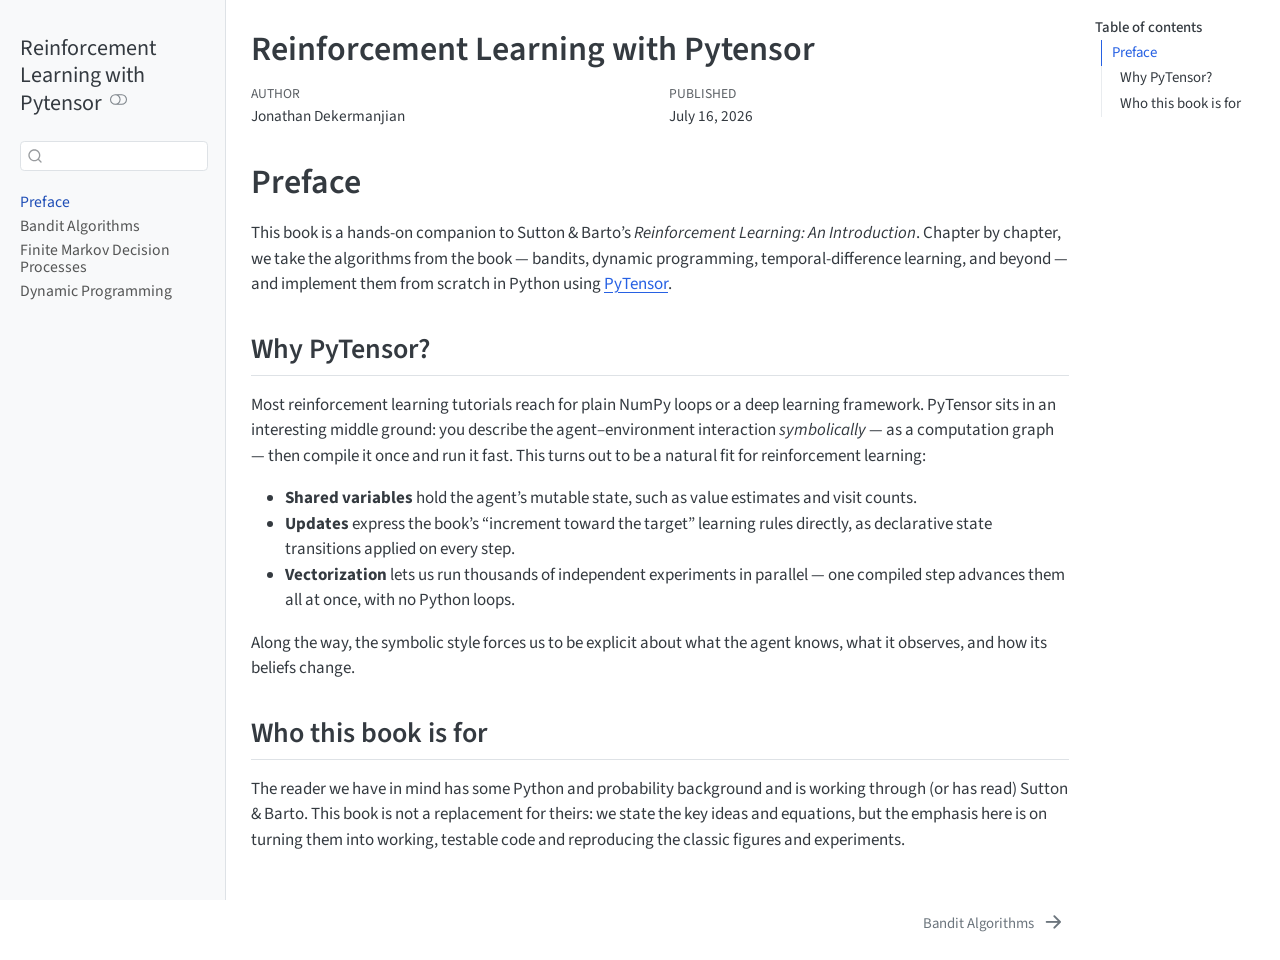
==== commit 517b7ac5: "Built site for gh-pages" ====
--- a/index.html
+++ b/index.html
@@ -7,7 +7,7 @@
 <meta name="viewport" content="width=device-width, initial-scale=1.0, user-scalable=yes">
 
 <meta name="author" content="Jonathan Dekermanjian">
-<meta name="dcterms.date" content="2026-07-14">
+<meta name="dcterms.date" content="2026-07-16">
 
 <title>Reinforcement Learning with Pytensor</title>
 <style>
@@ -342,7 +342,7 @@
     <div>
     <div class="quarto-title-meta-heading">Published</div>
     <div class="quarto-title-meta-contents">
-      <p class="date">July 14, 2026</p>
+      <p class="date">July 16, 2026</p>
     </div>
   </div>
   
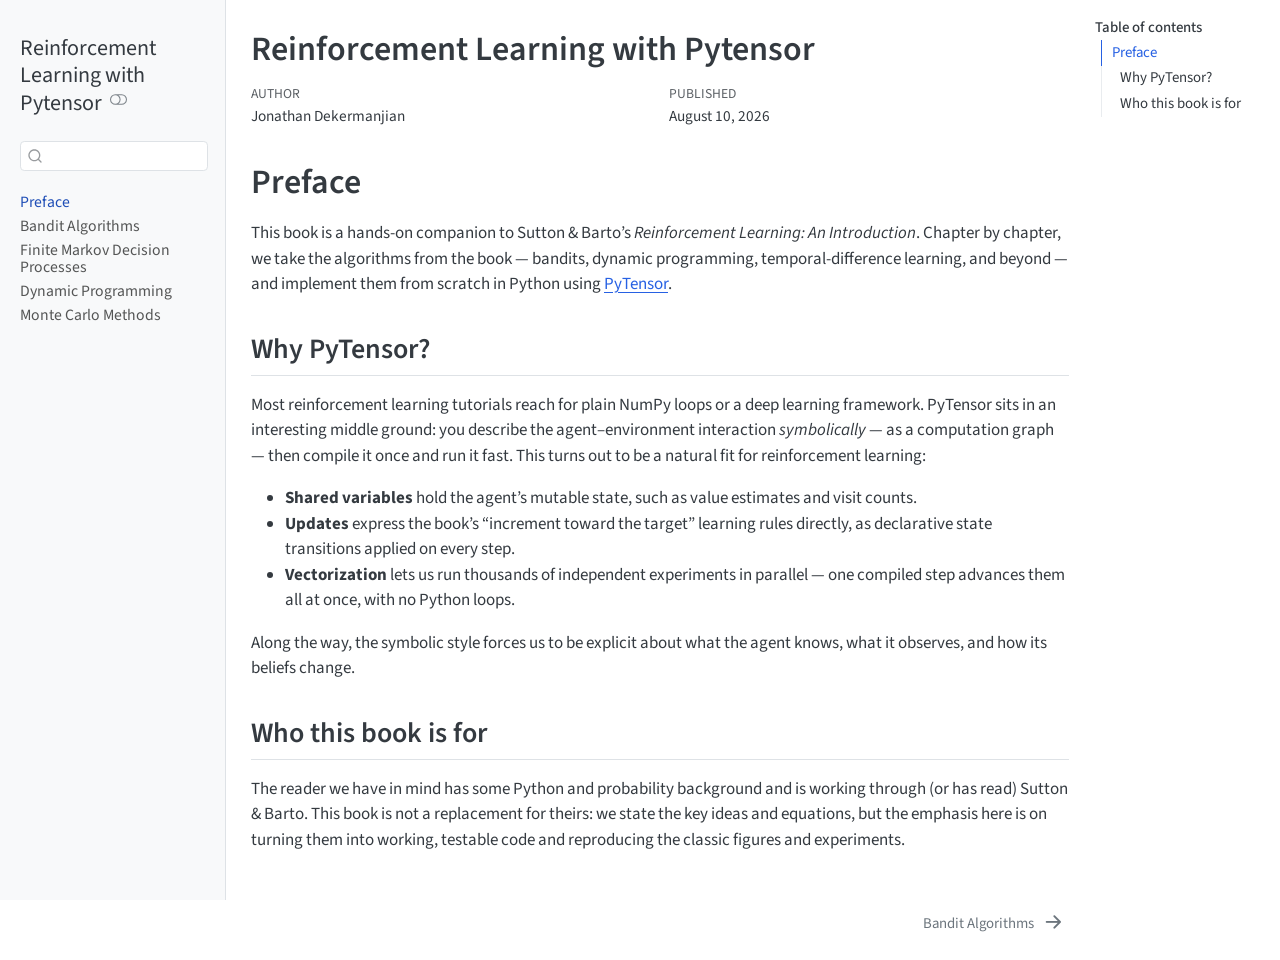
==== commit a2846d06: "Built site for gh-pages" ====
--- a/index.html
+++ b/index.html
@@ -7,7 +7,7 @@
 <meta name="viewport" content="width=device-width, initial-scale=1.0, user-scalable=yes">
 
 <meta name="author" content="Jonathan Dekermanjian">
-<meta name="dcterms.date" content="2026-07-16">
+<meta name="dcterms.date" content="2026-08-10">
 
 <title>Reinforcement Learning with Pytensor</title>
 <style>
@@ -301,6 +301,11 @@
   <a href="./chapters/dynamic_programming.html" class="sidebar-item-text sidebar-link"><span class="chapter-title">Dynamic Programming</span></a>
   </div>
 </li>
+        <li class="sidebar-item">
+  <div class="sidebar-item-container"> 
+  <a href="./chapters/monte_carlo_methods.html" class="sidebar-item-text sidebar-link"><span class="chapter-title">Monte Carlo Methods</span></a>
+  </div>
+</li>
     </ul>
     </div>
 </nav>
@@ -342,7 +347,7 @@
     <div>
     <div class="quarto-title-meta-heading">Published</div>
     <div class="quarto-title-meta-contents">
-      <p class="date">July 16, 2026</p>
+      <p class="date">August 10, 2026</p>
     </div>
   </div>
   
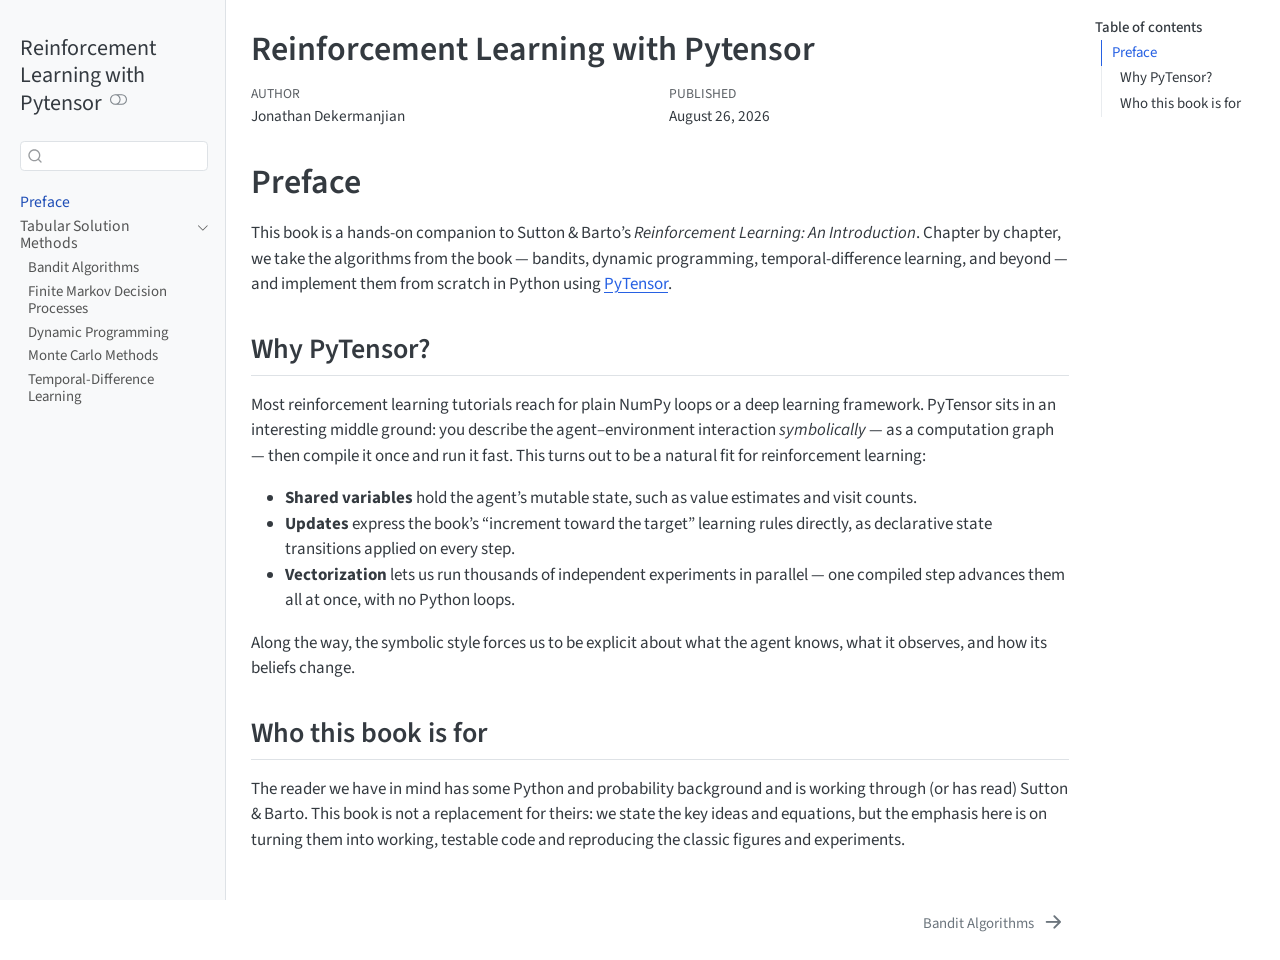
==== commit 8359c0ca: "Built site for gh-pages" ====
--- a/index.html
+++ b/index.html
@@ -7,7 +7,7 @@
 <meta name="viewport" content="width=device-width, initial-scale=1.0, user-scalable=yes">
 
 <meta name="author" content="Jonathan Dekermanjian">
-<meta name="dcterms.date" content="2026-08-10">
+<meta name="dcterms.date" content="2026-08-26">
 
 <title>Reinforcement Learning with Pytensor</title>
 <style>
@@ -286,26 +286,42 @@
  <span class="menu-text">Preface</span></a>
   </div>
 </li>
-        <li class="sidebar-item">
+        <li class="sidebar-item sidebar-item-section">
+      <div class="sidebar-item-container"> 
+            <a class="sidebar-item-text sidebar-link text-start" data-bs-toggle="collapse" data-bs-target="#quarto-sidebar-section-1" role="navigation" aria-expanded="true">
+ <span class="menu-text">Tabular Solution Methods</span></a>
+          <a class="sidebar-item-toggle text-start" data-bs-toggle="collapse" data-bs-target="#quarto-sidebar-section-1" role="navigation" aria-expanded="true" aria-label="Toggle section">
+            <i class="bi bi-chevron-right ms-2"></i>
+          </a> 
+      </div>
+      <ul id="quarto-sidebar-section-1" class="collapse list-unstyled sidebar-section depth1 show">  
+          <li class="sidebar-item">
   <div class="sidebar-item-container"> 
   <a href="./chapters/bandits.html" class="sidebar-item-text sidebar-link"><span class="chapter-title">Bandit Algorithms</span></a>
   </div>
 </li>
-        <li class="sidebar-item">
+          <li class="sidebar-item">
   <div class="sidebar-item-container"> 
   <a href="./chapters/markov_decision_processes.html" class="sidebar-item-text sidebar-link"><span class="chapter-title">Finite Markov Decision Processes</span></a>
   </div>
 </li>
-        <li class="sidebar-item">
+          <li class="sidebar-item">
   <div class="sidebar-item-container"> 
   <a href="./chapters/dynamic_programming.html" class="sidebar-item-text sidebar-link"><span class="chapter-title">Dynamic Programming</span></a>
   </div>
 </li>
-        <li class="sidebar-item">
+          <li class="sidebar-item">
   <div class="sidebar-item-container"> 
   <a href="./chapters/monte_carlo_methods.html" class="sidebar-item-text sidebar-link"><span class="chapter-title">Monte Carlo Methods</span></a>
   </div>
 </li>
+          <li class="sidebar-item">
+  <div class="sidebar-item-container"> 
+  <a href="./chapters/temporal-difference_learning.html" class="sidebar-item-text sidebar-link"><span class="chapter-title">Temporal-Difference Learning</span></a>
+  </div>
+</li>
+      </ul>
+  </li>
     </ul>
     </div>
 </nav>
@@ -347,7 +363,7 @@
     <div>
     <div class="quarto-title-meta-heading">Published</div>
     <div class="quarto-title-meta-contents">
-      <p class="date">August 10, 2026</p>
+      <p class="date">August 26, 2026</p>
     </div>
   </div>
   
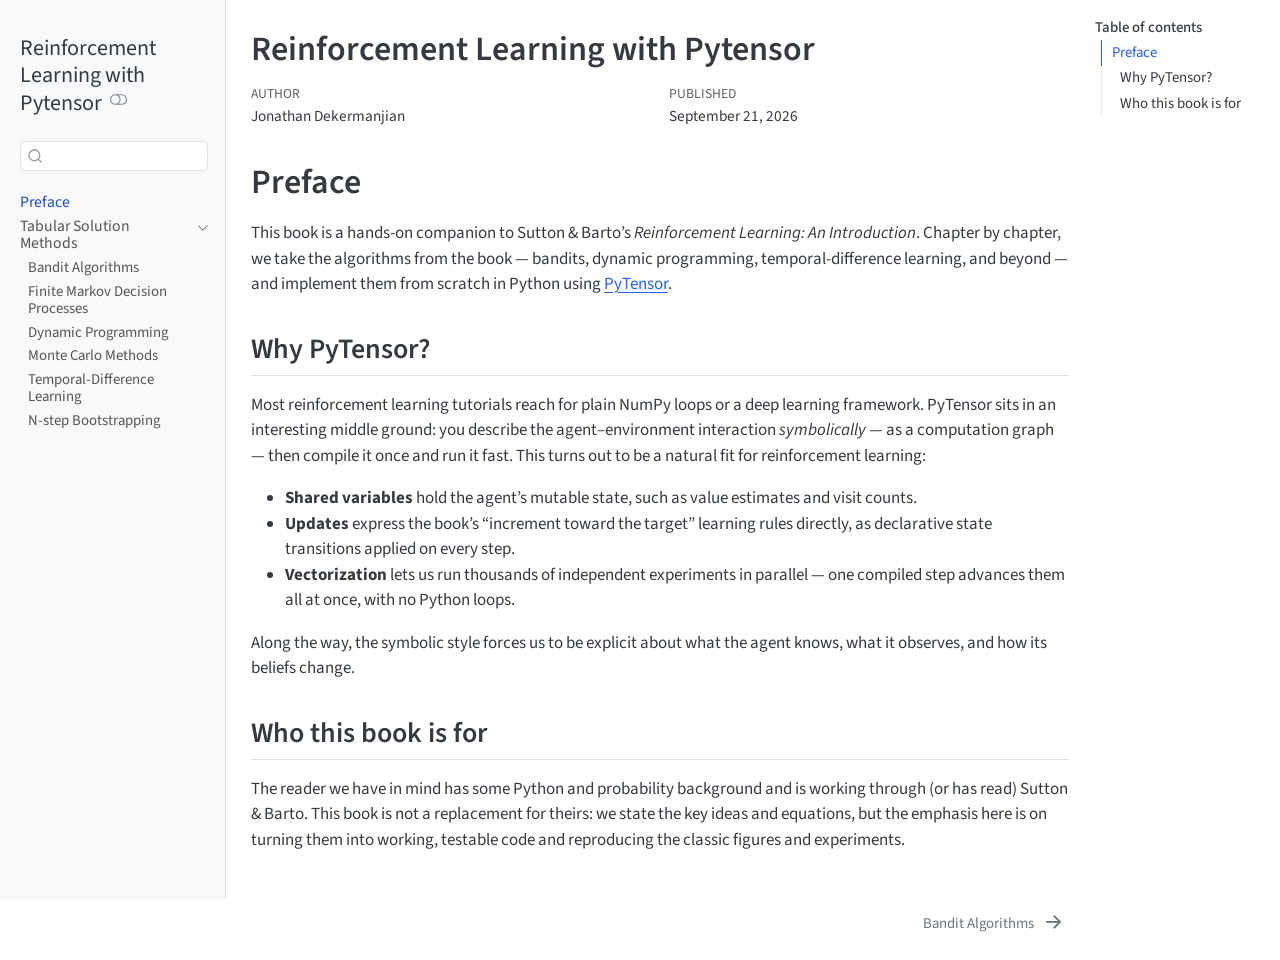
==== commit 54da66fc: "Built site for gh-pages" ====
--- a/index.html
+++ b/index.html
@@ -7,7 +7,7 @@
 <meta name="viewport" content="width=device-width, initial-scale=1.0, user-scalable=yes">
 
 <meta name="author" content="Jonathan Dekermanjian">
-<meta name="dcterms.date" content="2026-08-26">
+<meta name="dcterms.date" content="2026-09-21">
 
 <title>Reinforcement Learning with Pytensor</title>
 <style>
@@ -48,7 +48,7 @@
 <script src="site_libs/bootstrap/bootstrap.min.js"></script>
 <link href="site_libs/bootstrap/bootstrap-icons.css" rel="stylesheet">
 <link href="site_libs/bootstrap/bootstrap-91e7998a969be6abfbe5100c764e827c.min.css" rel="stylesheet" append-hash="true" class="quarto-color-scheme" id="quarto-bootstrap" data-mode="light">
-<link href="site_libs/bootstrap/bootstrap-dark-3b2197f803f451c81325d4e3e563a23e.min.css" rel="stylesheet" append-hash="true" class="quarto-color-scheme quarto-color-alternate" id="quarto-bootstrap" data-mode="dark">
+<link href="site_libs/bootstrap/bootstrap-dark-13c02ad76686ccddf22320f132deb606.min.css" rel="stylesheet" append-hash="true" class="quarto-color-scheme quarto-color-alternate" id="quarto-bootstrap" data-mode="dark">
 <link href="site_libs/bootstrap/bootstrap-91e7998a969be6abfbe5100c764e827c.min.css" rel="stylesheet" append-hash="true" class="quarto-color-scheme-extra" id="quarto-bootstrap" data-mode="light">
 <script id="quarto-search-options" type="application/json">{
   "location": "sidebar",
@@ -320,6 +320,11 @@
   <a href="./chapters/temporal-difference_learning.html" class="sidebar-item-text sidebar-link"><span class="chapter-title">Temporal-Difference Learning</span></a>
   </div>
 </li>
+          <li class="sidebar-item">
+  <div class="sidebar-item-container"> 
+  <a href="./chapters/n_step_bootstrapping.html" class="sidebar-item-text sidebar-link"><span class="chapter-title">N-step Bootstrapping</span></a>
+  </div>
+</li>
       </ul>
   </li>
     </ul>
@@ -363,7 +368,7 @@
     <div>
     <div class="quarto-title-meta-heading">Published</div>
     <div class="quarto-title-meta-contents">
-      <p class="date">August 26, 2026</p>
+      <p class="date">September 21, 2026</p>
     </div>
   </div>
   
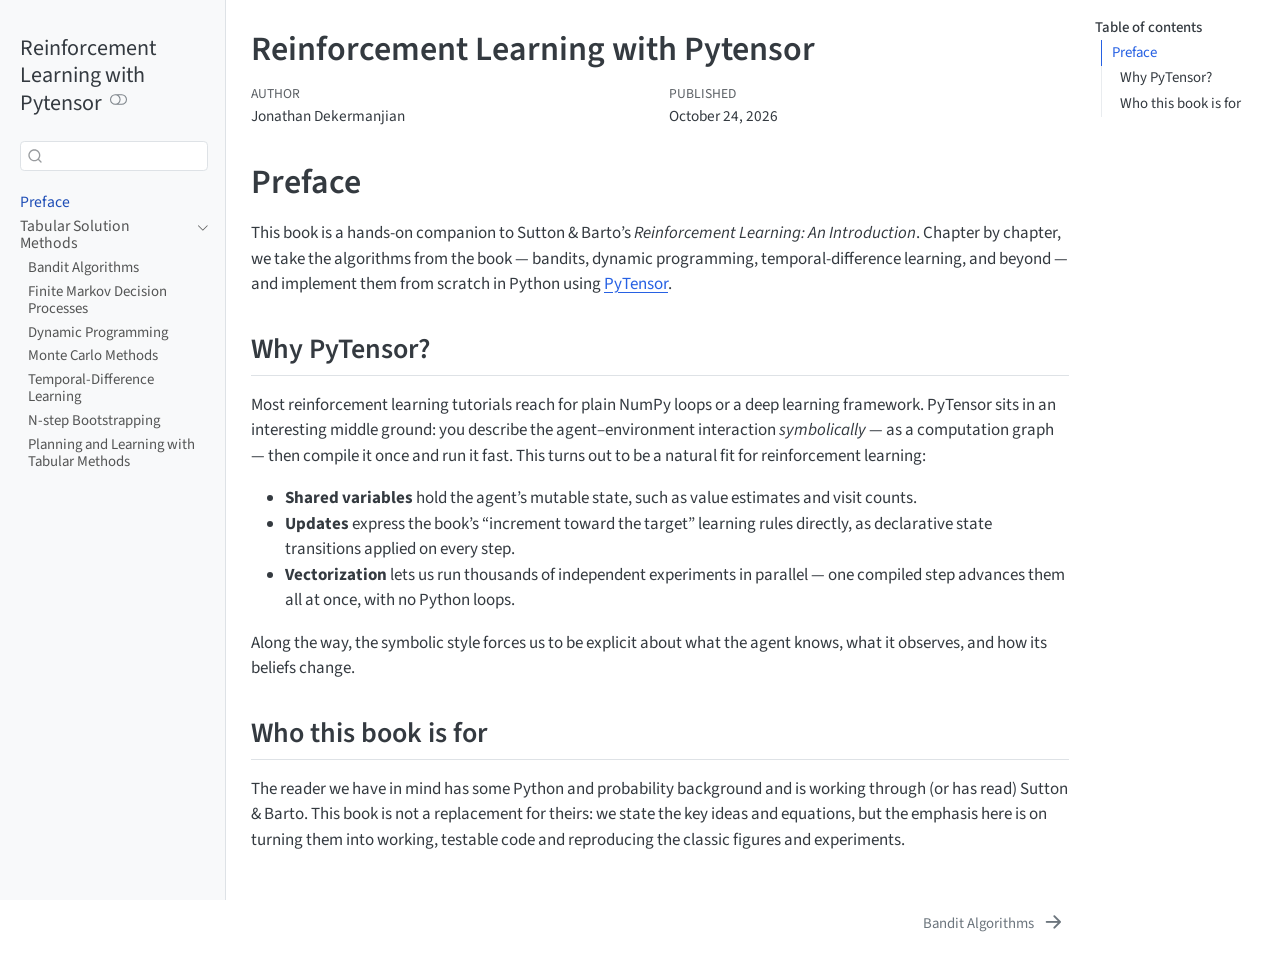
==== commit 14dc263e: "Built site for gh-pages" ====
--- a/index.html
+++ b/index.html
@@ -2,22 +2,25 @@
 <html xmlns="http://www.w3.org/1999/xhtml" lang="en" xml:lang="en"><head>
 
 <meta charset="utf-8">
-<meta name="generator" content="quarto-1.9.37">
+<meta name="generator" content="quarto-1.10.18">
 
 <meta name="viewport" content="width=device-width, initial-scale=1.0, user-scalable=yes">
 
 <meta name="author" content="Jonathan Dekermanjian">
-<meta name="dcterms.date" content="2026-09-21">
+<meta name="dcterms.date" content="2026-10-24">
 
 <title>Reinforcement Learning with Pytensor</title>
 <style>
 /* Default styles provided by pandoc.
 ** See https://pandoc.org/MANUAL.html#variables-for-html for config info.
 */
-code{white-space: pre-wrap;}
 span.smallcaps{font-variant: small-caps;}
-div.columns{display: flex; gap: min(4vw, 1.5em);}
-div.column{flex: auto; overflow-x: auto;}
+div.columns{display: flex; gap: 1.5em;}
+div.column{flex: auto;}
+@media screen {
+div.columns{gap: min(4vw, 1.5em);}
+div.column{overflow-x: auto;}
+}
 div.hanging-indent{margin-left: 1.5em; text-indent: -1.5em;}
 ul.task-list{list-style: none;}
 ul.task-list li input[type="checkbox"] {
@@ -42,14 +45,14 @@
 <script src="site_libs/quarto-html/tippy.umd.min.js"></script>
 <script src="site_libs/quarto-html/anchor.min.js"></script>
 <link href="site_libs/quarto-html/tippy.css" rel="stylesheet">
-<link href="site_libs/quarto-html/quarto-syntax-highlighting-7f8f88aac4f3542376d5c11b86a4c14d.css" rel="stylesheet" class="quarto-color-scheme" id="quarto-text-highlighting-styles">
-<link href="site_libs/quarto-html/quarto-syntax-highlighting-dark-d0ae9245876894da5ac7e18953ecc5cc.css" rel="stylesheet" class="quarto-color-scheme quarto-color-alternate" id="quarto-text-highlighting-styles">
-<link href="site_libs/quarto-html/quarto-syntax-highlighting-7f8f88aac4f3542376d5c11b86a4c14d.css" rel="stylesheet" class="quarto-color-scheme-extra" id="quarto-text-highlighting-styles">
+<link href="site_libs/quarto-html/quarto-syntax-highlighting-64a204ab8560d761af7679ceaba22944.css" rel="stylesheet" class="quarto-color-scheme" id="quarto-text-highlighting-styles">
+<link href="site_libs/quarto-html/quarto-syntax-highlighting-dark-b85bc7c33db8c58e0ec93c3465666fed.css" rel="stylesheet" class="quarto-color-scheme quarto-color-alternate" id="quarto-text-highlighting-styles">
+<link href="site_libs/quarto-html/quarto-syntax-highlighting-64a204ab8560d761af7679ceaba22944.css" rel="stylesheet" class="quarto-color-scheme-extra" id="quarto-text-highlighting-styles">
 <script src="site_libs/bootstrap/bootstrap.min.js"></script>
 <link href="site_libs/bootstrap/bootstrap-icons.css" rel="stylesheet">
-<link href="site_libs/bootstrap/bootstrap-91e7998a969be6abfbe5100c764e827c.min.css" rel="stylesheet" append-hash="true" class="quarto-color-scheme" id="quarto-bootstrap" data-mode="light">
-<link href="site_libs/bootstrap/bootstrap-dark-13c02ad76686ccddf22320f132deb606.min.css" rel="stylesheet" append-hash="true" class="quarto-color-scheme quarto-color-alternate" id="quarto-bootstrap" data-mode="dark">
-<link href="site_libs/bootstrap/bootstrap-91e7998a969be6abfbe5100c764e827c.min.css" rel="stylesheet" append-hash="true" class="quarto-color-scheme-extra" id="quarto-bootstrap" data-mode="light">
+<link href="site_libs/bootstrap/bootstrap-fa669ded66643a7dd402f1b01736f8f4.min.css" rel="stylesheet" append-hash="true" class="quarto-color-scheme" id="quarto-bootstrap" data-mode="light">
+<link href="site_libs/bootstrap/bootstrap-dark-1ec8ce2edf8ac4bcf4158639253451ac.min.css" rel="stylesheet" append-hash="true" class="quarto-color-scheme quarto-color-alternate" id="quarto-bootstrap" data-mode="dark">
+<link href="site_libs/bootstrap/bootstrap-fa669ded66643a7dd402f1b01736f8f4.min.css" rel="stylesheet" append-hash="true" class="quarto-color-scheme-extra" id="quarto-bootstrap" data-mode="light">
 <script id="quarto-search-options" type="application/json">{
   "location": "sidebar",
   "copy-button": false,
@@ -325,6 +328,11 @@
   <a href="./chapters/n_step_bootstrapping.html" class="sidebar-item-text sidebar-link"><span class="chapter-title">N-step Bootstrapping</span></a>
   </div>
 </li>
+          <li class="sidebar-item">
+  <div class="sidebar-item-container"> 
+  <a href="./chapters/planning_and_learning_with_tabular_methods.html" class="sidebar-item-text sidebar-link"><span class="chapter-title">Planning and Learning with Tabular Methods</span></a>
+  </div>
+</li>
       </ul>
   </li>
     </ul>
@@ -368,7 +376,7 @@
     <div>
     <div class="quarto-title-meta-heading">Published</div>
     <div class="quarto-title-meta-contents">
-      <p class="date">September 21, 2026</p>
+      <p class="date">October 24, 2026</p>
     </div>
   </div>
   
--- a/site_libs/quarto-html/quarto-syntax-highlighting-64a204ab8560d761af7679ceaba22944.css
+++ b/site_libs/quarto-html/quarto-syntax-highlighting-64a204ab8560d761af7679ceaba22944.css
@@ -0,0 +1,236 @@
+/* quarto syntax highlight colors */
+:root {
+  --quarto-hl-ot-color: #003B4F;
+  --quarto-hl-at-color: #657422;
+  --quarto-hl-ss-color: #20794D;
+  --quarto-hl-an-color: #5E5E5E;
+  --quarto-hl-fu-color: #4758AB;
+  --quarto-hl-st-color: #20794D;
+  --quarto-hl-cf-color: #003B4F;
+  --quarto-hl-op-color: #5E5E5E;
+  --quarto-hl-er-color: #AD0000;
+  --quarto-hl-bn-color: #AD0000;
+  --quarto-hl-al-color: #AD0000;
+  --quarto-hl-va-color: #111111;
+  --quarto-hl-bu-color: inherit;
+  --quarto-hl-ex-color: inherit;
+  --quarto-hl-pp-color: #AD0000;
+  --quarto-hl-in-color: #5E5E5E;
+  --quarto-hl-vs-color: #20794D;
+  --quarto-hl-wa-color: #5E5E5E;
+  --quarto-hl-do-color: #5E5E5E;
+  --quarto-hl-im-color: #00769E;
+  --quarto-hl-ch-color: #20794D;
+  --quarto-hl-dt-color: #AD0000;
+  --quarto-hl-fl-color: #AD0000;
+  --quarto-hl-co-color: #5E5E5E;
+  --quarto-hl-cv-color: #5E5E5E;
+  --quarto-hl-cn-color: #8f5902;
+  --quarto-hl-sc-color: #5E5E5E;
+  --quarto-hl-dv-color: #AD0000;
+  --quarto-hl-kw-color: #003B4F;
+}
+
+/* other quarto variables */
+:root {
+  --quarto-font-monospace: SFMono-Regular, Menlo, Monaco, Consolas, "Liberation Mono", "Courier New", monospace;
+}
+
+/* syntax highlight based on Pandoc's rules */
+pre > code.sourceCode > span {
+  color: #003B4F;
+}
+
+code.sourceCode > span {
+  color: #003B4F;
+}
+
+div.sourceCode,
+div.sourceCode pre.sourceCode {
+  color: #003B4F;
+}
+
+/* Normal */
+code span {
+  color: #003B4F;
+}
+
+/* Alert */
+code span.al {
+  color: #AD0000;
+  font-style: inherit;
+}
+
+/* Annotation */
+code span.an {
+  color: #5E5E5E;
+  font-style: inherit;
+}
+
+/* Attribute */
+code span.at {
+  color: #657422;
+  font-style: inherit;
+}
+
+/* BaseN */
+code span.bn {
+  color: #AD0000;
+  font-style: inherit;
+}
+
+/* BuiltIn */
+code span.bu {
+  font-style: inherit;
+}
+
+/* ControlFlow */
+code span.cf {
+  color: #003B4F;
+  font-weight: bold;
+  font-style: inherit;
+}
+
+/* Char */
+code span.ch {
+  color: #20794D;
+  font-style: inherit;
+}
+
+/* Constant */
+code span.cn {
+  color: #8f5902;
+  font-style: inherit;
+}
+
+/* Comment */
+code span.co {
+  color: #5E5E5E;
+  font-style: inherit;
+}
+
+/* CommentVar */
+code span.cv {
+  color: #5E5E5E;
+  font-style: italic;
+}
+
+/* Documentation */
+code span.do {
+  color: #5E5E5E;
+  font-style: italic;
+}
+
+/* DataType */
+code span.dt {
+  color: #AD0000;
+  font-style: inherit;
+}
+
+/* DecVal */
+code span.dv {
+  color: #AD0000;
+  font-style: inherit;
+}
+
+/* Error */
+code span.er {
+  color: #AD0000;
+  font-style: inherit;
+}
+
+/* Extension */
+code span.ex {
+  font-style: inherit;
+}
+
+/* Float */
+code span.fl {
+  color: #AD0000;
+  font-style: inherit;
+}
+
+/* Function */
+code span.fu {
+  color: #4758AB;
+  font-style: inherit;
+}
+
+/* Import */
+code span.im {
+  color: #00769E;
+  font-style: inherit;
+}
+
+/* Information */
+code span.in {
+  color: #5E5E5E;
+  font-style: inherit;
+}
+
+/* Keyword */
+code span.kw {
+  color: #003B4F;
+  font-weight: bold;
+  font-style: inherit;
+}
+
+/* Operator */
+code span.op {
+  color: #5E5E5E;
+  font-style: inherit;
+}
+
+/* Other */
+code span.ot {
+  color: #003B4F;
+  font-style: inherit;
+}
+
+/* Preprocessor */
+code span.pp {
+  color: #AD0000;
+  font-style: inherit;
+}
+
+/* SpecialChar */
+code span.sc {
+  color: #5E5E5E;
+  font-style: inherit;
+}
+
+/* SpecialString */
+code span.ss {
+  color: #20794D;
+  font-style: inherit;
+}
+
+/* String */
+code span.st {
+  color: #20794D;
+  font-style: inherit;
+}
+
+/* Variable */
+code span.va {
+  color: #111111;
+  font-style: inherit;
+}
+
+/* VerbatimString */
+code span.vs {
+  color: #20794D;
+  font-style: inherit;
+}
+
+/* Warning */
+code span.wa {
+  color: #5E5E5E;
+  font-style: italic;
+}
+
+.prevent-inlining {
+  content: "</";
+}
+
+/*# sourceMappingURL=9d8d5bb603a83b8298b89080a598c93b.css.map */
--- a/site_libs/quarto-html/quarto-syntax-highlighting-dark-b85bc7c33db8c58e0ec93c3465666fed.css
+++ b/site_libs/quarto-html/quarto-syntax-highlighting-dark-b85bc7c33db8c58e0ec93c3465666fed.css
@@ -0,0 +1,219 @@
+/* quarto syntax highlight colors */
+:root {
+  --quarto-hl-al-color: #f07178;
+  --quarto-hl-an-color: #d4d0ab;
+  --quarto-hl-at-color: #00e0e0;
+  --quarto-hl-bn-color: #d4d0ab;
+  --quarto-hl-bu-color: #abe338;
+  --quarto-hl-ch-color: #abe338;
+  --quarto-hl-co-color: #f8f8f2;
+  --quarto-hl-cv-color: #ffd700;
+  --quarto-hl-cn-color: #ffd700;
+  --quarto-hl-cf-color: #ffa07a;
+  --quarto-hl-dt-color: #ffa07a;
+  --quarto-hl-dv-color: #d4d0ab;
+  --quarto-hl-do-color: #f8f8f2;
+  --quarto-hl-er-color: #f07178;
+  --quarto-hl-ex-color: #00e0e0;
+  --quarto-hl-fl-color: #d4d0ab;
+  --quarto-hl-fu-color: #ffa07a;
+  --quarto-hl-im-color: #abe338;
+  --quarto-hl-in-color: #d4d0ab;
+  --quarto-hl-kw-color: #ffa07a;
+  --quarto-hl-op-color: #ffa07a;
+  --quarto-hl-ot-color: #00e0e0;
+  --quarto-hl-pp-color: #dcc6e0;
+  --quarto-hl-re-color: #00e0e0;
+  --quarto-hl-sc-color: #abe338;
+  --quarto-hl-ss-color: #abe338;
+  --quarto-hl-st-color: #abe338;
+  --quarto-hl-va-color: #00e0e0;
+  --quarto-hl-vs-color: #abe338;
+  --quarto-hl-wa-color: #dcc6e0;
+}
+
+/* other quarto variables */
+:root {
+  --quarto-font-monospace: SFMono-Regular, Menlo, Monaco, Consolas, "Liberation Mono", "Courier New", monospace;
+}
+
+/* syntax highlight based on Pandoc's rules */
+pre > code.sourceCode > span {
+  color: #f8f8f2;
+}
+
+code.sourceCode > span {
+  color: #f8f8f2;
+}
+
+div.sourceCode,
+div.sourceCode pre.sourceCode {
+  color: #f8f8f2;
+}
+
+/* Normal */
+code span {
+  color: #f8f8f2;
+}
+
+/* Alert */
+code span.al {
+  color: #f07178;
+}
+
+/* Annotation */
+code span.an {
+  color: #d4d0ab;
+}
+
+/* Attribute */
+code span.at {
+  color: #00e0e0;
+}
+
+/* BaseN */
+code span.bn {
+  color: #d4d0ab;
+}
+
+/* BuiltIn */
+code span.bu {
+  color: #abe338;
+}
+
+/* ControlFlow */
+code span.cf {
+  font-weight: bold;
+  color: #ffa07a;
+}
+
+/* Char */
+code span.ch {
+  color: #abe338;
+}
+
+/* Constant */
+code span.cn {
+  color: #ffd700;
+}
+
+/* Comment */
+code span.co {
+  font-style: italic;
+  color: #f8f8f2;
+}
+
+/* CommentVar */
+code span.cv {
+  color: #ffd700;
+}
+
+/* Documentation */
+code span.do {
+  color: #f8f8f2;
+}
+
+/* DataType */
+code span.dt {
+  color: #ffa07a;
+}
+
+/* DecVal */
+code span.dv {
+  color: #d4d0ab;
+}
+
+/* Error */
+code span.er {
+  color: #f07178;
+  text-decoration: underline;
+}
+
+/* Extension */
+code span.ex {
+  font-weight: bold;
+  color: #00e0e0;
+}
+
+/* Float */
+code span.fl {
+  color: #d4d0ab;
+}
+
+/* Function */
+code span.fu {
+  color: #ffa07a;
+}
+
+/* Import */
+code span.im {
+  color: #abe338;
+}
+
+/* Information */
+code span.in {
+  color: #d4d0ab;
+}
+
+/* Keyword */
+code span.kw {
+  font-weight: bold;
+  color: #ffa07a;
+}
+
+/* Operator */
+code span.op {
+  color: #ffa07a;
+}
+
+/* Other */
+code span.ot {
+  color: #00e0e0;
+}
+
+/* Preprocessor */
+code span.pp {
+  color: #dcc6e0;
+}
+
+/* RegionMarker */
+code span.re {
+  background-color: #f8f8f2;
+  color: #00e0e0;
+}
+
+/* SpecialChar */
+code span.sc {
+  color: #abe338;
+}
+
+/* SpecialString */
+code span.ss {
+  color: #abe338;
+}
+
+/* String */
+code span.st {
+  color: #abe338;
+}
+
+/* Variable */
+code span.va {
+  color: #00e0e0;
+}
+
+/* VerbatimString */
+code span.vs {
+  color: #abe338;
+}
+
+/* Warning */
+code span.wa {
+  color: #dcc6e0;
+}
+
+.prevent-inlining {
+  content: "</";
+}
+
+/*# sourceMappingURL=4ed8f1090dec6531da29ab00902aa718.css.map */
--- a/site_libs/quarto-html/quarto-syntax-highlighting-64a204ab8560d761af7679ceaba22944.css
+++ b/site_libs/quarto-html/quarto-syntax-highlighting-64a204ab8560d761af7679ceaba22944.css
@@ -0,0 +1,236 @@
+/* quarto syntax highlight colors */
+:root {
+  --quarto-hl-ot-color: #003B4F;
+  --quarto-hl-at-color: #657422;
+  --quarto-hl-ss-color: #20794D;
+  --quarto-hl-an-color: #5E5E5E;
+  --quarto-hl-fu-color: #4758AB;
+  --quarto-hl-st-color: #20794D;
+  --quarto-hl-cf-color: #003B4F;
+  --quarto-hl-op-color: #5E5E5E;
+  --quarto-hl-er-color: #AD0000;
+  --quarto-hl-bn-color: #AD0000;
+  --quarto-hl-al-color: #AD0000;
+  --quarto-hl-va-color: #111111;
+  --quarto-hl-bu-color: inherit;
+  --quarto-hl-ex-color: inherit;
+  --quarto-hl-pp-color: #AD0000;
+  --quarto-hl-in-color: #5E5E5E;
+  --quarto-hl-vs-color: #20794D;
+  --quarto-hl-wa-color: #5E5E5E;
+  --quarto-hl-do-color: #5E5E5E;
+  --quarto-hl-im-color: #00769E;
+  --quarto-hl-ch-color: #20794D;
+  --quarto-hl-dt-color: #AD0000;
+  --quarto-hl-fl-color: #AD0000;
+  --quarto-hl-co-color: #5E5E5E;
+  --quarto-hl-cv-color: #5E5E5E;
+  --quarto-hl-cn-color: #8f5902;
+  --quarto-hl-sc-color: #5E5E5E;
+  --quarto-hl-dv-color: #AD0000;
+  --quarto-hl-kw-color: #003B4F;
+}
+
+/* other quarto variables */
+:root {
+  --quarto-font-monospace: SFMono-Regular, Menlo, Monaco, Consolas, "Liberation Mono", "Courier New", monospace;
+}
+
+/* syntax highlight based on Pandoc's rules */
+pre > code.sourceCode > span {
+  color: #003B4F;
+}
+
+code.sourceCode > span {
+  color: #003B4F;
+}
+
+div.sourceCode,
+div.sourceCode pre.sourceCode {
+  color: #003B4F;
+}
+
+/* Normal */
+code span {
+  color: #003B4F;
+}
+
+/* Alert */
+code span.al {
+  color: #AD0000;
+  font-style: inherit;
+}
+
+/* Annotation */
+code span.an {
+  color: #5E5E5E;
+  font-style: inherit;
+}
+
+/* Attribute */
+code span.at {
+  color: #657422;
+  font-style: inherit;
+}
+
+/* BaseN */
+code span.bn {
+  color: #AD0000;
+  font-style: inherit;
+}
+
+/* BuiltIn */
+code span.bu {
+  font-style: inherit;
+}
+
+/* ControlFlow */
+code span.cf {
+  color: #003B4F;
+  font-weight: bold;
+  font-style: inherit;
+}
+
+/* Char */
+code span.ch {
+  color: #20794D;
+  font-style: inherit;
+}
+
+/* Constant */
+code span.cn {
+  color: #8f5902;
+  font-style: inherit;
+}
+
+/* Comment */
+code span.co {
+  color: #5E5E5E;
+  font-style: inherit;
+}
+
+/* CommentVar */
+code span.cv {
+  color: #5E5E5E;
+  font-style: italic;
+}
+
+/* Documentation */
+code span.do {
+  color: #5E5E5E;
+  font-style: italic;
+}
+
+/* DataType */
+code span.dt {
+  color: #AD0000;
+  font-style: inherit;
+}
+
+/* DecVal */
+code span.dv {
+  color: #AD0000;
+  font-style: inherit;
+}
+
+/* Error */
+code span.er {
+  color: #AD0000;
+  font-style: inherit;
+}
+
+/* Extension */
+code span.ex {
+  font-style: inherit;
+}
+
+/* Float */
+code span.fl {
+  color: #AD0000;
+  font-style: inherit;
+}
+
+/* Function */
+code span.fu {
+  color: #4758AB;
+  font-style: inherit;
+}
+
+/* Import */
+code span.im {
+  color: #00769E;
+  font-style: inherit;
+}
+
+/* Information */
+code span.in {
+  color: #5E5E5E;
+  font-style: inherit;
+}
+
+/* Keyword */
+code span.kw {
+  color: #003B4F;
+  font-weight: bold;
+  font-style: inherit;
+}
+
+/* Operator */
+code span.op {
+  color: #5E5E5E;
+  font-style: inherit;
+}
+
+/* Other */
+code span.ot {
+  color: #003B4F;
+  font-style: inherit;
+}
+
+/* Preprocessor */
+code span.pp {
+  color: #AD0000;
+  font-style: inherit;
+}
+
+/* SpecialChar */
+code span.sc {
+  color: #5E5E5E;
+  font-style: inherit;
+}
+
+/* SpecialString */
+code span.ss {
+  color: #20794D;
+  font-style: inherit;
+}
+
+/* String */
+code span.st {
+  color: #20794D;
+  font-style: inherit;
+}
+
+/* Variable */
+code span.va {
+  color: #111111;
+  font-style: inherit;
+}
+
+/* VerbatimString */
+code span.vs {
+  color: #20794D;
+  font-style: inherit;
+}
+
+/* Warning */
+code span.wa {
+  color: #5E5E5E;
+  font-style: italic;
+}
+
+.prevent-inlining {
+  content: "</";
+}
+
+/*# sourceMappingURL=9d8d5bb603a83b8298b89080a598c93b.css.map */
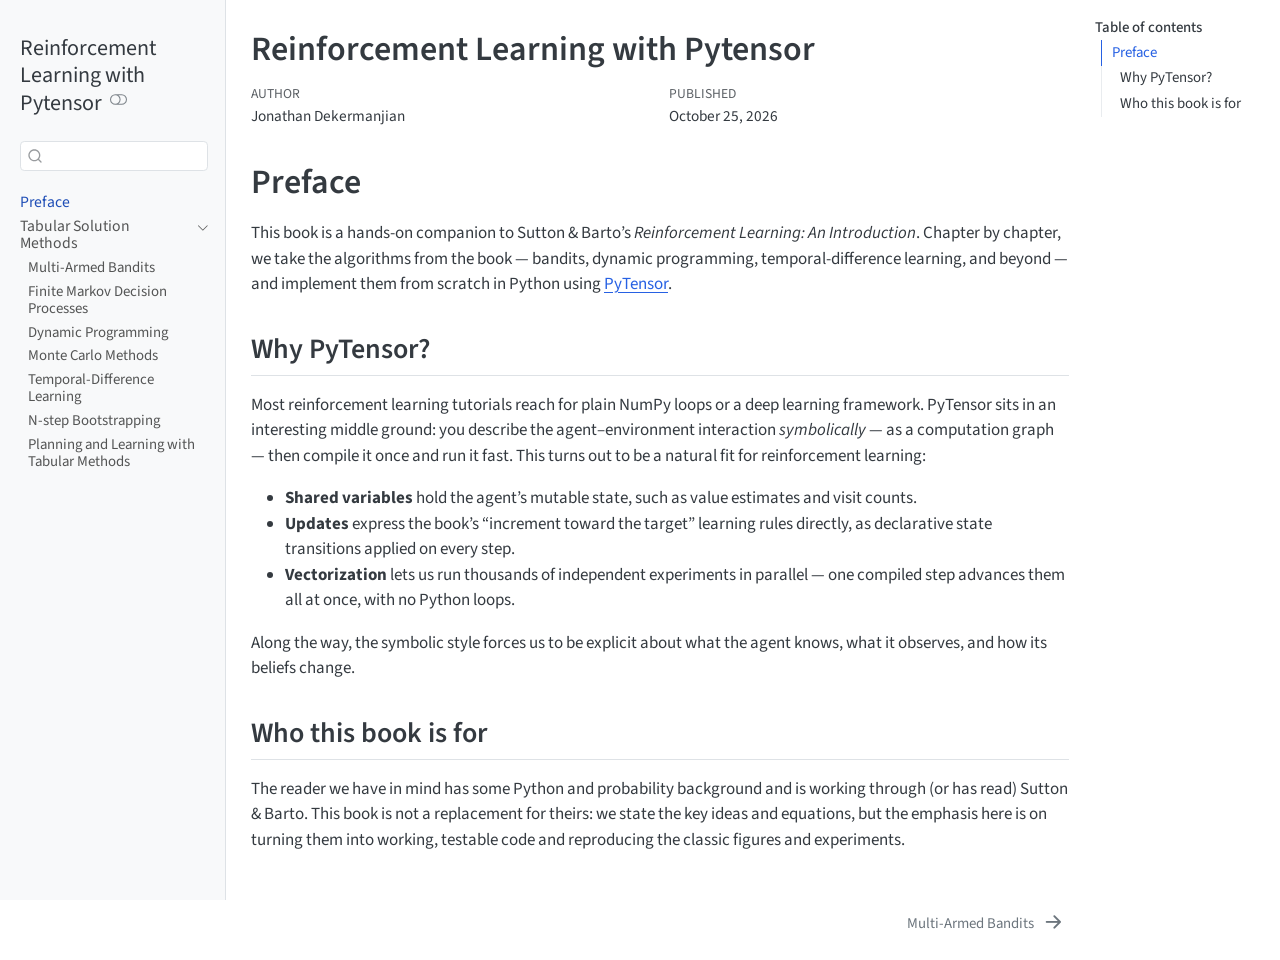
==== commit 4141063b: "Built site for gh-pages" ====
--- a/index.html
+++ b/index.html
@@ -7,7 +7,7 @@
 <meta name="viewport" content="width=device-width, initial-scale=1.0, user-scalable=yes">
 
 <meta name="author" content="Jonathan Dekermanjian">
-<meta name="dcterms.date" content="2026-10-24">
+<meta name="dcterms.date" content="2026-10-25">
 
 <title>Reinforcement Learning with Pytensor</title>
 <style>
@@ -300,7 +300,7 @@
       <ul id="quarto-sidebar-section-1" class="collapse list-unstyled sidebar-section depth1 show">  
           <li class="sidebar-item">
   <div class="sidebar-item-container"> 
-  <a href="./chapters/bandits.html" class="sidebar-item-text sidebar-link"><span class="chapter-title">Bandit Algorithms</span></a>
+  <a href="./chapters/bandits.html" class="sidebar-item-text sidebar-link"><span class="chapter-title">Multi-Armed Bandits</span></a>
   </div>
 </li>
           <li class="sidebar-item">
@@ -376,7 +376,7 @@
     <div>
     <div class="quarto-title-meta-heading">Published</div>
     <div class="quarto-title-meta-contents">
-      <p class="date">October 24, 2026</p>
+      <p class="date">October 25, 2026</p>
     </div>
   </div>
   
@@ -827,8 +827,8 @@
   <div class="nav-page nav-page-previous">
   </div>
   <div class="nav-page nav-page-next">
-      <a href="./chapters/bandits.html" class="pagination-link" aria-label="Bandit Algorithms">
-        <span class="nav-page-text"><span class="chapter-title">Bandit Algorithms</span></span> <i class="bi bi-arrow-right-short"></i>
+      <a href="./chapters/bandits.html" class="pagination-link" aria-label="Multi-Armed Bandits">
+        <span class="nav-page-text"><span class="chapter-title">Multi-Armed Bandits</span></span> <i class="bi bi-arrow-right-short"></i>
       </a>
   </div>
 </nav>
